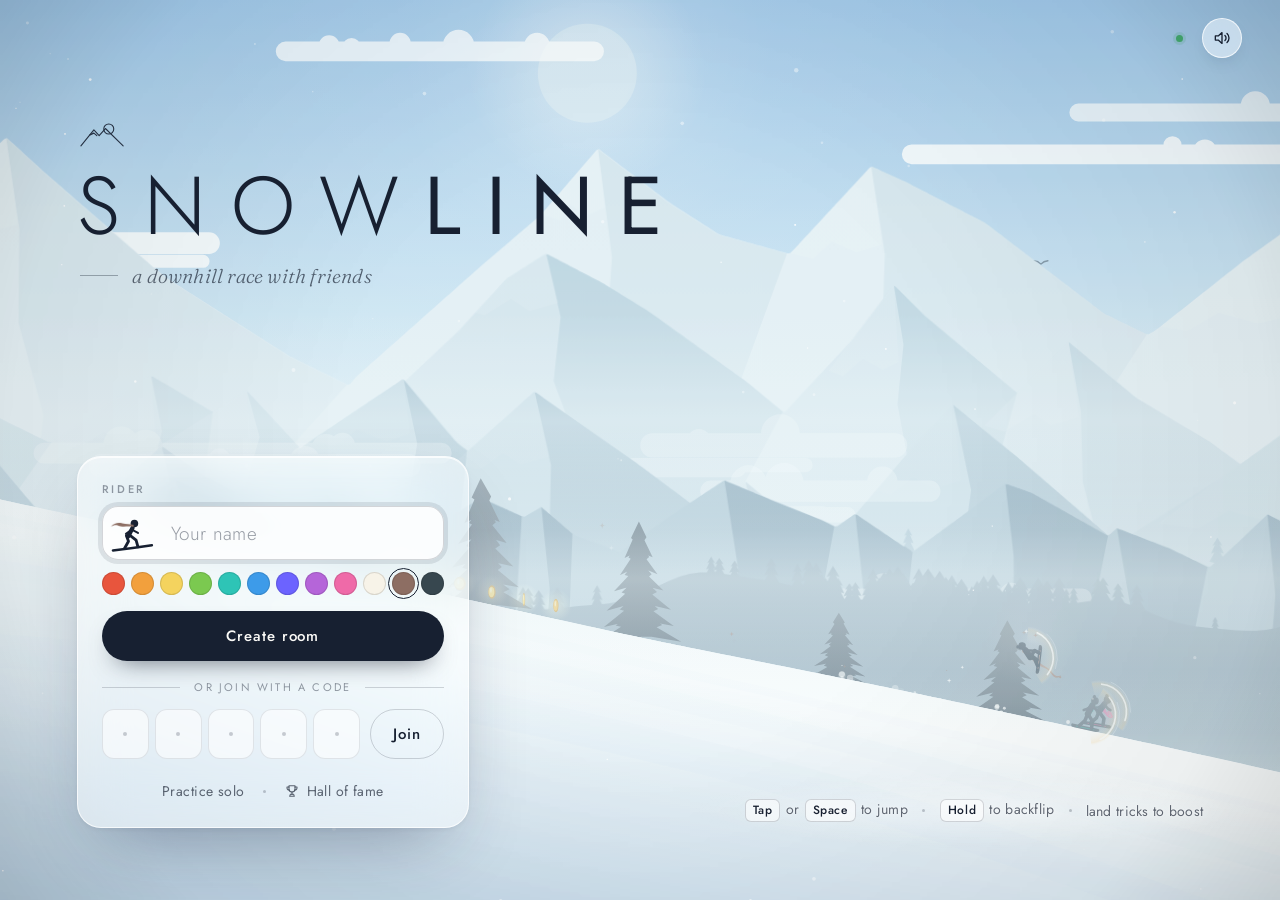
==== index.html @ 36fe83e5 "Snowline: contracts, world/sim, renderer, UI, audio, netcode, first integration Co-Authored-By: Clau" ====
<!doctype html>
<html lang="en" data-tone="day">
  <head>
    <meta charset="utf-8" />
    <meta name="viewport" content="width=device-width, initial-scale=1, viewport-fit=cover, user-scalable=no" />
    <title>Snowline</title>
    <meta name="description" content="A downhill snowboard race with friends. Share a code, pick a scarf, race down the mountain — in your browser." />
    <meta name="theme-color" content="#cfe0ec" />
    <meta name="apple-mobile-web-app-capable" content="yes" />
    <meta name="apple-mobile-web-app-status-bar-style" content="black-translucent" />
    <meta property="og:title" content="Snowline" />
    <meta property="og:description" content="A downhill race with friends." />
    <meta property="og:image" content="assets/og.png" />
    <link rel="icon" href="assets/icon.svg" type="image/svg+xml" />
    <link rel="preconnect" href="https://fonts.googleapis.com" />
    <link rel="preconnect" href="https://fonts.gstatic.com" crossorigin />
    <link href="https://fonts.googleapis.com/css2?family=Fraunces:ital,opsz,wght@0,9..144,300;0,9..144,400;1,9..144,300;1,9..144,400&family=Jost:wght@300;400;500&display=swap" rel="stylesheet" />
    <link rel="stylesheet" href="style.css" />
  </head>
  <body>
    <!-- p5.js world canvas (full viewport, behind everything) -->
    <div id="stage" aria-hidden="true"></div>

    <!-- DOM UI: screens, HUD and overlays are built by src/ui/UI.js -->
    <main id="ui" aria-live="off"></main>

    <noscript>Snowline needs JavaScript to run.</noscript>

    <!-- Libraries (vendored, so the game also works offline) -->
    <script src="lib/p5.min.js"></script>
    <script type="module" src="src/main.js"></script>
  </body>
</html>
---- style.css ----
/* ==========================================================================
   Snowline — interface styles
   The mountain is drawn on the p5 canvas (#stage); everything here floats
   above it: frosted-glass panels, the race HUD and overlays.
   Two tones: day (light glass, ink text) and night (smoked glass, snow text),
   switched with <html data-tone="night"> (UI.setTone).
   ========================================================================== */

:root {
  --f-ui: 'Jost', 'Futura', 'Avenir Next', 'Century Gothic', 'Segoe UI', system-ui, sans-serif;
  --f-serif: 'Fraunces', 'Iowan Old Style', 'Palatino Linotype', Palatino, Georgia, serif;

  --ink: #172031;
  --ink-2: rgba(23, 32, 49, 0.68);
  --ink-3: rgba(23, 32, 49, 0.44);
  --hair: rgba(23, 32, 49, 0.1);
  --hair-2: rgba(23, 32, 49, 0.18);
  --glass: rgba(255, 255, 255, 0.5);
  --glass-strong: rgba(250, 251, 253, 0.78);
  --glass-edge: rgba(255, 255, 255, 0.72);
  --glass-hi: rgba(255, 255, 255, 0.75);
  --field: rgba(255, 255, 255, 0.58);
  --field-focus: rgba(255, 255, 255, 0.85);
  --primary: #172031;
  --on-primary: #fbfaf7;
  --self: rgba(255, 255, 255, 0.62);
  --ring: #2f80d1;
  --warm: #e8873a;
  --gold: #e6b84a;
  --good: #3f9e68;
  --bad: #d9503b;
  --shadow: 0 30px 70px -28px rgba(18, 34, 66, 0.42), 0 2px 10px -4px rgba(18, 34, 66, 0.14);
  --scrim: rgba(22, 30, 48, 0.28);
  --cta-bg: rgba(241, 245, 249, 0.97);

  /* HUD text sits directly on the scene */
  --hud-ink: #182233;
  --hud-soft: rgba(24, 34, 51, 0.55);
  --hud-faint: rgba(24, 34, 51, 0.18);
  --hud-halo: 0 0 14px rgba(255, 255, 255, 0.75), 0 0 2px rgba(255, 255, 255, 0.9);
  --hud-accent: #b8541a;
  --hud-scrim: rgba(255, 255, 255, 0.35);

  --boost-1: #ffcf6b;
  --boost-2: #ff9154;
  --boost-3: #ff5fa2;

  --r-lg: 24px;
  --r-md: 16px;
  --r-sm: 12px;
  --ease: cubic-bezier(0.22, 1, 0.36, 1);
  --ease-in: cubic-bezier(0.55, 0, 0.75, 0.2);
  --spring: cubic-bezier(0.34, 1.56, 0.64, 1);

  --safe-t: env(safe-area-inset-top, 0px);
  --safe-r: env(safe-area-inset-right, 0px);
  --safe-b: env(safe-area-inset-bottom, 0px);
  --safe-l: env(safe-area-inset-left, 0px);
  --gutter: clamp(16px, 6vw, 112px);

  color-scheme: light;
}

:root[data-tone='night'] {
  --ink: #f2efe8;
  --ink-2: rgba(242, 239, 232, 0.72);
  --ink-3: rgba(242, 239, 232, 0.46);
  --hair: rgba(255, 255, 255, 0.11);
  --hair-2: rgba(255, 255, 255, 0.2);
  --glass: rgba(14, 19, 36, 0.46);
  --glass-strong: rgba(16, 21, 38, 0.82);
  --glass-edge: rgba(255, 255, 255, 0.12);
  --glass-hi: rgba(255, 255, 255, 0.1);
  --field: rgba(255, 255, 255, 0.07);
  --field-focus: rgba(255, 255, 255, 0.13);
  --primary: #f2eee5;
  --on-primary: #121829;
  --self: rgba(255, 255, 255, 0.1);
  --ring: #9ccfff;
  --shadow: 0 30px 70px -26px rgba(0, 0, 0, 0.6), 0 2px 10px -4px rgba(0, 0, 0, 0.3);
  --scrim: rgba(4, 8, 20, 0.45);
  --cta-bg: rgba(24, 30, 52, 0.97);
  --hud-ink: #f6f3ec;
  --hud-soft: rgba(246, 243, 236, 0.62);
  --hud-faint: rgba(246, 243, 236, 0.22);
  --hud-halo: 0 0 16px rgba(5, 10, 25, 0.55), 0 0 2px rgba(5, 10, 25, 0.6);
  --hud-accent: #ffc27a;
  --hud-scrim: rgba(8, 12, 32, 0.5);
  color-scheme: dark;
}

*,
*::before,
*::after {
  box-sizing: border-box;
}

html,
body {
  margin: 0;
  height: 100%;
  overflow: hidden;
  background: #cfe0ec;
  color: var(--ink);
  font-family: var(--f-ui);
  font-weight: 400;
  font-size: 16px;
  -webkit-font-smoothing: antialiased;
  -moz-osx-font-smoothing: grayscale;
  text-rendering: optimizeLegibility;
  -webkit-tap-highlight-color: transparent;
  -webkit-text-size-adjust: 100%;
  overscroll-behavior: none;
}

:root[data-tone='night'] body {
  background: #141b30;
}

#stage {
  position: fixed;
  inset: 0;
  z-index: 0;
  touch-action: none;
}

#stage canvas {
  display: block;
}

.ui {
  position: fixed;
  inset: 0;
  z-index: 1;
  pointer-events: none;
}

[hidden] {
  display: none !important;
}

button,
input {
  font: inherit;
  color: inherit;
}

button {
  -webkit-user-select: none;
  user-select: none;
  touch-action: manipulation;
}

.sr-only {
  position: absolute;
  width: 1px;
  height: 1px;
  overflow: hidden;
  clip: rect(0 0 0 0);
  white-space: nowrap;
}

:focus-visible {
  outline: 2px solid var(--ring);
  outline-offset: 3px;
}

/* While racing, nothing on the page should scroll, select or zoom. */
:root[data-screen='race'],
:root[data-screen='race'] body {
  touch-action: none;
  -webkit-user-select: none;
  user-select: none;
  -webkit-touch-callout: none;
}

/* --------------------------------------------------------------------------
   Primitives
   -------------------------------------------------------------------------- */

.glass {
  position: relative;
  background: var(--glass);
  -webkit-backdrop-filter: blur(24px) saturate(1.5);
  backdrop-filter: blur(24px) saturate(1.5);
  border: 1px solid var(--glass-edge);
  border-radius: var(--r-lg);
  box-shadow: var(--shadow), inset 0 1px 0 var(--glass-hi);
}

.glass--strong {
  background: var(--glass-strong);
}

.eyebrow {
  margin: 0;
  font-size: 11px;
  font-weight: 500;
  letter-spacing: 0.24em;
  text-transform: uppercase;
  color: var(--ink-3);
}

.muted {
  color: var(--ink-3);
}

.icon {
  width: 20px;
  height: 20px;
  flex: none;
}
.icon--xs {
  width: 13px;
  height: 13px;
}
.icon--sm {
  width: 16px;
  height: 16px;
}
.icon--lg {
  width: 34px;
  height: 34px;
}

.swap {
  position: relative;
  display: inline-grid;
}
.swap > * {
  grid-area: 1 / 1;
  transition: opacity 0.25s, transform 0.35s var(--ease);
}
.swap__b {
  opacity: 0;
  transform: scale(0.6);
}
.is-done .swap__a,
.is-muted .swap__a {
  opacity: 0;
  transform: scale(0.6);
}
.is-done .swap__b,
.is-muted .swap__b {
  opacity: 1;
  transform: none;
}

/* Buttons ---------------------------------------------------------------- */

.btn {
  position: relative;
  display: inline-flex;
  align-items: center;
  justify-content: center;
  gap: 9px;
  height: 50px;
  padding: 0 24px;
  border: 1px solid transparent;
  border-radius: 999px;
  background: var(--field);
  color: var(--ink);
  font-size: 15px;
  font-weight: 500;
  letter-spacing: 0.06em;
  white-space: nowrap;
  cursor: pointer;
  transition: transform 0.25s var(--ease), background-color 0.25s, box-shadow 0.3s, opacity 0.25s, color 0.25s;
}
.btn:hover:not(:disabled) {
  transform: translateY(-1px);
}
.btn:active:not(:disabled) {
  transform: translateY(1px) scale(0.985);
  transition-duration: 0.08s;
}
.btn:disabled {
  cursor: default;
  opacity: 0.45;
}
.btn--block {
  width: 100%;
}
.btn--primary {
  background: var(--primary);
  color: var(--on-primary);
  box-shadow: 0 12px 26px -14px rgba(10, 18, 36, 0.7);
}
.btn--primary:disabled {
  opacity: 1;
  background: var(--hair-2);
  color: var(--ink-3);
  box-shadow: none;
}
.btn--primary:hover:not(:disabled) {
  box-shadow: 0 16px 30px -14px rgba(10, 18, 36, 0.75);
}
.btn--ghost {
  background: transparent;
  border-color: var(--hair-2);
}
.btn--ghost:hover:not(:disabled) {
  background: var(--field);
}
.btn--chip {
  height: 36px;
  padding: 0 14px;
  font-size: 13px;
  gap: 7px;
  letter-spacing: 0.04em;
  background: var(--field);
  border-color: var(--hair);
}
.btn--chip.is-done {
  color: var(--good);
}
.btn.is-loading .btn__label::before {
  content: '';
  display: inline-block;
  width: 13px;
  height: 13px;
  margin-right: 10px;
  vertical-align: -1px;
  border: 1.5px solid currentColor;
  border-right-color: transparent;
  border-radius: 50%;
  animation: spin 0.8s linear infinite;
}
.btn.is-loading:disabled {
  opacity: 1;
}

.link-btn {
  display: inline-flex;
  align-items: center;
  gap: 7px;
  padding: 8px 2px;
  border: 0;
  background: none;
  color: var(--ink-2);
  font-size: 14px;
  letter-spacing: 0.03em;
  cursor: pointer;
  transition: color 0.2s;
}
.link-btn:hover:not(:disabled) {
  color: var(--ink);
}
.link-btn:disabled {
  opacity: 0.4;
  cursor: default;
}

.icon-btn {
  display: inline-grid;
  place-items: center;
  width: 40px;
  height: 40px;
  padding: 0;
  border: 1px solid transparent;
  border-radius: 50%;
  background: transparent;
  color: var(--ink);
  cursor: pointer;
  transition: background-color 0.2s, transform 0.2s var(--ease);
}
.icon-btn:hover {
  background: var(--field);
}
.icon-btn:active {
  transform: scale(0.94);
}
.icon-btn--glass {
  background: var(--glass);
  border-color: var(--glass-edge);
  -webkit-backdrop-filter: blur(16px) saturate(1.4);
  backdrop-filter: blur(16px) saturate(1.4);
  box-shadow: 0 8px 20px -12px rgba(10, 20, 40, 0.4);
}

.tag {
  display: inline-flex;
  align-items: center;
  gap: 4px;
  height: 20px;
  padding: 0 8px;
  border-radius: 999px;
  font-size: 11px;
  font-weight: 500;
  letter-spacing: 0.08em;
  text-transform: lowercase;
  background: var(--hair);
  color: var(--ink-2);
}
.tag--host {
  padding: 0 6px;
  background: rgba(230, 184, 74, 0.2);
  color: #b4862a;
}
:root[data-tone='night'] .tag--host {
  color: #f0cd77;
}
.tag--you {
  background: var(--primary);
  color: var(--on-primary);
}
.tag--muted {
  background: transparent;
  color: var(--ink-3);
  font-style: italic;
  text-transform: none;
  letter-spacing: 0.02em;
}

.chip {
  display: inline-flex;
  align-items: center;
  gap: 7px;
  height: 26px;
  padding: 0 11px;
  border-radius: 999px;
  font-size: 12px;
  letter-spacing: 0.04em;
  background: var(--field);
  color: var(--ink-2);
  white-space: nowrap;
}
.chip::before {
  content: '';
  width: 6px;
  height: 6px;
  border-radius: 50%;
  background: currentColor;
}
.chip[data-state='ok'] {
  color: var(--good);
}
.chip[data-state='pending']::before {
  animation: pulse 1.1s ease-in-out infinite;
}

.avatar {
  position: relative;
  display: inline-block;
  flex: none;
  width: 26px;
  height: 26px;
  border-radius: 50%;
  background: var(--c, #ccc);
  box-shadow: inset 0 0 0 1px rgba(0, 0, 0, 0.12), inset 0 -6px 10px -4px rgba(0, 0, 0, 0.18);
}
.avatar::after {
  /* the knot of the scarf: a small light notch */
  content: '';
  position: absolute;
  left: 50%;
  top: 50%;
  width: 34%;
  height: 34%;
  border-radius: 50%;
  transform: translate(-50%, -50%);
  background: rgba(255, 255, 255, 0.5);
}
.avatar--sm {
  width: 18px;
  height: 18px;
}
.avatar--empty {
  background: transparent;
  box-shadow: inset 0 0 0 1px var(--hair-2);
}
.avatar--empty::after {
  display: none;
}

.dot-sep {
  width: 3px;
  height: 3px;
  border-radius: 50%;
  background: currentColor;
  opacity: 0.35;
  flex: none;
}

.dots {
  display: inline-flex;
  gap: 4px;
  margin-left: 6px;
  vertical-align: middle;
}
.dots i {
  width: 4px;
  height: 4px;
  border-radius: 50%;
  background: currentColor;
  animation: dot 1.4s ease-in-out infinite;
}
.dots i:nth-child(2) {
  animation-delay: 0.18s;
}
.dots i:nth-child(3) {
  animation-delay: 0.36s;
}

.section-head {
  display: flex;
  align-items: baseline;
  justify-content: space-between;
  gap: 12px;
  margin-bottom: 12px;
}
.section-title {
  margin: 0;
  font-size: 12px;
  font-weight: 500;
  letter-spacing: 0.24em;
  text-transform: uppercase;
  color: var(--ink-2);
}

/* --------------------------------------------------------------------------
   Screens + transitions
   -------------------------------------------------------------------------- */

.screen {
  position: fixed;
  inset: 0;
  pointer-events: none;
  opacity: 0;
  visibility: hidden;
  transition: opacity 0.45s var(--ease), visibility 0s linear 0.45s;
}
.screen.is-active {
  opacity: 1;
  visibility: visible;
  transition: opacity 0.5s var(--ease), visibility 0s;
}
.screen.is-active > * {
  pointer-events: auto;
}
.screen .reveal {
  opacity: 0;
  transform: translateY(18px);
  transition: opacity 0.7s var(--ease) var(--d, 0ms), transform 0.9s var(--ease) var(--d, 0ms);
}
.screen.is-active .reveal {
  opacity: 1;
  transform: none;
}
.screen.is-leaving .reveal {
  opacity: 0;
  transform: translateY(-10px);
  transition-duration: 0.35s;
  transition-delay: 0ms;
  transition-timing-function: var(--ease-in);
}

.screen__top {
  position: absolute;
  top: calc(var(--safe-t) + 18px);
  left: calc(var(--safe-l) + var(--gutter));
  z-index: 2;
}
.btn--back {
  height: 40px;
  padding: 0 16px 0 10px;
  gap: 4px;
  font-size: 14px;
  background: var(--glass);
  border-color: var(--glass-edge);
  -webkit-backdrop-filter: blur(16px);
  backdrop-filter: blur(16px);
}

/* Scrollable screens (lobby, results) */
.screen--lobby,
.screen--results {
  overflow-y: auto;
  overscroll-behavior: contain;
  -webkit-overflow-scrolling: touch;
  scrollbar-width: none;
}
.screen--lobby::-webkit-scrollbar,
.screen--results::-webkit-scrollbar {
  display: none;
}
.screen--lobby.is-active,
.screen--results.is-active {
  pointer-events: auto;
}

/* --------------------------------------------------------------------------
   Corner chrome (connection + mute) and toasts
   -------------------------------------------------------------------------- */

.chrome {
  position: fixed;
  top: calc(var(--safe-t) + 18px);
  right: calc(var(--safe-r) + clamp(16px, 3vw, 40px));
  z-index: 5;
  display: flex;
  align-items: center;
  gap: 10px;
  pointer-events: auto;
}
:root[data-screen='race'] .chrome {
  top: calc(var(--safe-t) + 16px);
}

.conn {
  display: inline-flex;
  align-items: center;
  gap: 0;
  height: 28px;
  padding: 0 9px;
  border-radius: 999px;
  font-size: 12px;
  letter-spacing: 0.04em;
  color: var(--ink-2);
  transition: background-color 0.3s, gap 0.3s;
}
.conn__dot {
  width: 7px;
  height: 7px;
  border-radius: 50%;
  background: var(--good);
  box-shadow: 0 0 0 3px rgba(63, 158, 104, 0.16);
}
.conn__label {
  max-width: 0;
  overflow: hidden;
  white-space: nowrap;
  opacity: 0;
  transition: max-width 0.4s var(--ease), opacity 0.3s;
}
.conn.is-expanded,
.conn[data-status='offline'],
.conn[data-status='connecting'] {
  gap: 8px;
  background: var(--glass);
  -webkit-backdrop-filter: blur(16px);
  backdrop-filter: blur(16px);
}
.conn.is-expanded .conn__label,
.conn[data-status='offline'] .conn__label,
.conn[data-status='connecting'] .conn__label {
  max-width: 120px;
  opacity: 1;
}
.conn[data-status='connecting'] .conn__dot {
  background: var(--gold);
  box-shadow: 0 0 0 3px rgba(230, 184, 74, 0.2);
  animation: pulse 1.1s ease-in-out infinite;
}
.conn[data-status='offline'] .conn__dot {
  background: var(--bad);
  box-shadow: 0 0 0 3px rgba(217, 80, 59, 0.18);
}
:root[data-screen='race'] .conn:not([data-status='offline']) {
  display: none;
}

.toasts {
  position: fixed;
  top: calc(var(--safe-t) + 18px);
  left: 50%;
  z-index: 20;
  display: flex;
  flex-direction: column;
  align-items: center;
  gap: 8px;
  width: min(440px, calc(100vw - 32px));
  transform: translateX(-50%);
  pointer-events: none;
}
.toast {
  display: flex;
  align-items: center;
  gap: 12px;
  max-width: 100%;
  padding: 12px 18px;
  border-radius: 16px;
  background: rgba(22, 28, 44, 0.86);
  color: #f6f3ec;
  font-size: 14px;
  letter-spacing: 0.02em;
  line-height: 1.35;
  -webkit-backdrop-filter: blur(16px);
  backdrop-filter: blur(16px);
  box-shadow: 0 18px 40px -18px rgba(0, 0, 0, 0.5);
  pointer-events: auto;
  cursor: pointer;
  animation: toast-in 0.5s var(--ease) both;
}
.toast.is-out {
  animation: toast-out 0.3s var(--ease-in) both;
}
.toast__dot {
  width: 7px;
  height: 7px;
  flex: none;
  border-radius: 50%;
  background: #ff7a60;
  box-shadow: 0 0 0 4px rgba(255, 122, 96, 0.2);
}

/* --------------------------------------------------------------------------
   HOME
   -------------------------------------------------------------------------- */

.screen--home {
  display: grid;
  grid-template-columns: minmax(0, 392px) 1fr;
  grid-template-rows: auto 1fr auto;
  grid-template-areas:
    'brand brand'
    '. .'
    'card howto';
  column-gap: 40px;
  padding: calc(var(--safe-t) + clamp(56px, 13vh, 132px)) calc(var(--safe-r) + var(--gutter)) calc(var(--safe-b) + clamp(28px, 8vh, 80px)) calc(var(--safe-l) + var(--gutter));
  overflow-y: auto;
  scrollbar-width: none;
}
.screen--home.is-active {
  pointer-events: auto;
}

.brand {
  grid-area: brand;
  justify-self: start;
  color: var(--ink);
}
.brand__emblem {
  display: block;
  width: clamp(40px, 3.6vw, 54px);
  height: auto;
  margin: 0 0 clamp(12px, 1.6vw, 20px) 2px;
  stroke-width: 1.15;
  opacity: 0.9;
}
.wordmark {
  display: flex;
  margin: 0;
  font-family: var(--f-ui);
  font-weight: 300;
  font-size: clamp(42px, 6.4vw, 104px);
  line-height: 0.92;
  letter-spacing: 0;
}
.wordmark span {
  display: inline-block;
  margin-right: 0.3em;
  animation: letter-in 1.2s var(--ease) both;
  animation-delay: calc(var(--n, 0) * 50ms);
}
.wordmark span:last-child {
  margin-right: 0;
}
.wordmark span:nth-child(1) { --n: 0; }
.wordmark span:nth-child(2) { --n: 1; }
.wordmark span:nth-child(3) { --n: 2; }
.wordmark span:nth-child(4) { --n: 3; }
.wordmark span:nth-child(5) { --n: 4; font-weight: 400; }
.wordmark span:nth-child(6) { --n: 5; font-weight: 400; }
.wordmark span:nth-child(7) { --n: 6; font-weight: 400; }
.wordmark span:nth-child(8) { --n: 7; font-weight: 400; }

.brand__tagline {
  display: flex;
  align-items: center;
  gap: 14px;
  margin: clamp(14px, 1.6vw, 22px) 0 0 3px;
  font-family: var(--f-serif);
  font-style: italic;
  font-weight: 300;
  font-size: clamp(17px, 1.55vw, 24px);
  letter-spacing: 0.01em;
  color: var(--ink-2);
}
.brand__tagline::before {
  content: '';
  width: clamp(28px, 3vw, 48px);
  height: 1px;
  background: currentColor;
  opacity: 0.5;
}

.home__card {
  grid-area: card;
  align-self: end;
  display: flex;
  flex-direction: column;
  gap: 16px;
  width: 100%;
  padding: 24px 24px 18px;
}

.field__label {
  display: block;
  margin-bottom: 9px;
  font-size: 11px;
  font-weight: 500;
  letter-spacing: 0.24em;
  text-transform: uppercase;
  color: var(--ink-3);
}
.field__row {
  display: flex;
  align-items: center;
  gap: 4px;
  height: 54px;
  padding: 0 6px 0 4px;
  border-radius: var(--r-md);
  background: var(--field);
  border: 1px solid var(--hair);
  transition: background-color 0.2s, border-color 0.2s, box-shadow 0.2s;
}
.field__row:focus-within {
  background: var(--field-focus);
  border-color: var(--hair-2);
  box-shadow: 0 0 0 4px var(--hair);
}
.field__input {
  flex: 1;
  min-width: 0;
  height: 100%;
  padding: 0 8px;
  border: 0;
  outline: 0;
  background: transparent;
  font-size: 19px;
  font-weight: 400;
  letter-spacing: 0.02em;
  -webkit-user-select: text;
  user-select: text;
}
.field__input::placeholder {
  color: var(--ink-3);
  font-weight: 300;
}
.field__input:focus-visible {
  outline: none;
}
.field__hint {
  display: block;
  min-height: 0;
  margin-top: 6px;
  font-size: 13px;
  color: var(--bad);
}
.field__hint:empty {
  display: none;
}

.rider-preview {
  display: grid;
  place-items: center;
  flex: none;
  width: 52px;
  height: 46px;
  color: var(--ink);
}
.rider {
  width: 100%;
  height: 100%;
  overflow: visible;
}
.rider__scarf {
  transform-origin: 22.4px 13.4px;
  animation: scarf 1.6s ease-in-out infinite;
  transition: fill 0.35s;
}
.rider-preview.is-flutter .rider {
  animation: hop 0.5s var(--spring);
}

.swatches {
  display: grid;
  grid-template-columns: repeat(12, 1fr);
  gap: 6px;
  margin-top: -4px;
}
.swatch {
  position: relative;
  aspect-ratio: 1;
  width: 100%;
  max-width: 26px;
  justify-self: center;
  padding: 0;
  border: 0;
  border-radius: 50%;
  background: var(--c);
  box-shadow: inset 0 0 0 1px rgba(0, 0, 0, 0.12);
  cursor: pointer;
  transition: transform 0.25s var(--spring);
}
.swatch::before {
  /* larger hit area */
  content: '';
  position: absolute;
  inset: -6px -3px;
}
.swatch::after {
  content: '';
  position: absolute;
  inset: -4px;
  border-radius: 50%;
  border: 1.5px solid var(--ink);
  opacity: 0;
  transform: scale(0.8);
  transition: opacity 0.2s, transform 0.3s var(--spring);
}
.swatch:hover {
  transform: scale(1.12);
}
.swatch[aria-checked='true']::after {
  opacity: 1;
  transform: none;
}
.swatch:focus-visible {
  outline: none;
}
.swatch:focus-visible::after {
  opacity: 1;
  border-color: var(--ring);
}

.divider {
  display: flex;
  align-items: center;
  gap: 14px;
  margin: 2px 0 -2px;
  font-size: 11px;
  letter-spacing: 0.2em;
  text-transform: uppercase;
  color: var(--ink-3);
}
.divider::before,
.divider::after {
  content: '';
  flex: 1;
  height: 1px;
  background: var(--hair-2);
}

.join {
  display: flex;
  gap: 10px;
}
.code {
  position: relative;
  flex: 1;
  min-width: 0;
  display: block;
  cursor: text;
}
.code__cells {
  display: grid;
  grid-template-columns: repeat(5, 1fr);
  gap: 6px;
  height: 50px;
}
.code__cell {
  display: grid;
  place-items: center;
  border-radius: var(--r-sm);
  background: var(--field);
  border: 1px solid var(--hair);
  font-size: 22px;
  font-weight: 500;
  letter-spacing: 0;
  transition: border-color 0.2s, background-color 0.2s, transform 0.25s var(--spring);
}
.code__cell.is-filled {
  animation: cell-pop 0.3s var(--spring);
}
.code__cell:not(.is-filled):not(.is-caret)::before {
  content: '';
  width: 4px;
  height: 4px;
  border-radius: 50%;
  background: var(--ink-3);
  opacity: 0.5;
}
.code__cell.is-caret {
  border-color: var(--ink-2);
  background: var(--field-focus);
}
.code__cell.is-caret:not(.is-filled)::after {
  content: '';
  width: 1.5px;
  height: 22px;
  background: var(--ink);
  animation: caret 1s steps(1) infinite;
}
.code.is-complete .code__cell {
  border-color: var(--hair-2);
}
.code__input {
  position: absolute;
  inset: 0;
  width: 100%;
  height: 100%;
  padding: 0;
  border: 0;
  outline: 0;
  opacity: 0;
  font-size: 16px; /* no iOS zoom */
  color: transparent;
  background: transparent;
  caret-color: transparent;
  cursor: text;
}
.code:focus-within {
  outline: none;
}
.code:has(.code__input:focus-visible) .code__cells {
  outline: 2px solid var(--ring);
  outline-offset: 3px;
  border-radius: var(--r-sm);
}
.btn--join {
  height: 50px;
  padding: 0 22px;
  border-color: var(--hair-2);
  background: transparent;
}
.btn--join:hover:not(:disabled) {
  background: var(--field);
}

.home__secondary {
  display: flex;
  align-items: center;
  justify-content: center;
  gap: 16px;
  margin-top: -2px;
  color: var(--ink-2);
}

/* Invite link (?room=CODE): join becomes the primary action. */
.home--invite .home__card {
  display: grid;
  grid-template-areas: 'name' 'swatches' 'join' 'divider' 'create' 'secondary';
}
.home--invite .field--name { grid-area: name; }
.home--invite .swatches { grid-area: swatches; }
.home--invite .join {
  grid-area: join;
  flex-direction: column;
}
.home--invite .divider { grid-area: divider; }
.home--invite [data-testid='create-room'] {
  grid-area: create;
  height: 44px;
  font-size: 14px;
}
.home--invite .home__secondary { grid-area: secondary; }
.home--invite .btn--join {
  height: 52px;
  border-color: transparent;
}
.home--invite .btn--join.btn--primary {
  background: var(--primary);
}

.home__howto {
  grid-area: howto;
  align-self: end;
  justify-self: end;
  display: flex;
  flex-wrap: wrap;
  align-items: center;
  justify-content: flex-end;
  gap: 8px 14px;
  margin: 0 0 6px;
  max-width: 520px;
  font-size: 14px;
  letter-spacing: 0.02em;
  color: var(--ink-2);
  text-shadow: var(--hud-halo);
}
.home__howto {
  position: relative;
  isolation: isolate;
}
.home__howto::before {
  content: '';
  position: absolute;
  z-index: -1;
  inset: -26px -50px;
  background: radial-gradient(closest-side, var(--hud-scrim), transparent);
  pointer-events: none;
}
kbd {
  display: inline-block;
  padding: 1px 7px 2px;
  margin: 0 1px;
  border-radius: 6px;
  border: 1px solid var(--hair-2);
  background: var(--field);
  font-family: var(--f-ui);
  font-size: 12px;
  font-weight: 500;
  letter-spacing: 0.05em;
  color: var(--ink);
}

/* --------------------------------------------------------------------------
   LOBBY
   -------------------------------------------------------------------------- */

.lobby__grid {
  display: grid;
  grid-template-columns: minmax(300px, 360px) minmax(0, 640px);
  align-items: end;
  gap: 22px;
  min-height: 100%;
  padding: calc(var(--safe-t) + 84px) calc(var(--safe-r) + var(--gutter)) calc(var(--safe-b) + clamp(24px, 6vh, 64px)) calc(var(--safe-l) + var(--gutter));
}

.lobby__invite {
  display: grid;
  grid-template-columns: 1fr auto;
  grid-template-areas:
    'eyebrow eyebrow'
    'code code'
    'hint hint'
    'share share'
    'qr qr';
  align-items: center;
  padding: 26px 26px 26px;
}
.lobby__invite > .eyebrow {
  grid-area: eyebrow;
}
.room-code {
  grid-area: code;
  margin: 6px 0 0 -3px;
  font-weight: 300;
  font-size: clamp(56px, 6vw, 84px);
  line-height: 1;
  letter-spacing: 0.14em;
  white-space: nowrap;
  -webkit-user-select: all;
  user-select: all;
}
.lobby__invite-hint {
  grid-area: hint;
  margin: 12px 0 18px;
  font-size: 14px;
  line-height: 1.45;
  color: var(--ink-2);
}
.share {
  grid-area: share;
  display: flex;
  align-items: center;
  gap: 8px;
  min-width: 0;
  padding: 5px 5px 5px 14px;
  border-radius: 999px;
  background: var(--field);
  border: 1px solid var(--hair);
}
.share__url {
  flex: 1;
  min-width: 0;
  overflow: hidden;
  text-overflow: ellipsis;
  white-space: nowrap;
  font-size: 13px;
  letter-spacing: 0.02em;
  color: var(--ink-2);
  direction: ltr;
  -webkit-user-select: all;
  user-select: all;
}
.share__actions {
  display: flex;
  gap: 6px;
  flex: none;
}
.share .btn--chip {
  background: var(--glass-strong);
}
.qr-wrap {
  grid-area: qr;
  display: flex;
  align-items: center;
  gap: 18px;
  margin-top: 20px;
}
.qr-caption {
  display: flex;
  flex-direction: column;
  gap: 6px;
  margin: 0;
  font-size: 13px;
  line-height: 1.4;
  color: var(--ink-2);
}
.qr {
  flex: none;
  width: 124px;
  padding: 10px;
  border-radius: var(--r-md);
  background: #fff;
  color: #141a2a;
  box-shadow: 0 10px 24px -16px rgba(10, 20, 40, 0.5);
}
.qr svg {
  display: block;
  width: 100%;
  height: auto;
}

.lobby__main {
  display: flex;
  flex-direction: column;
  padding: 24px 26px 0;
}
.count {
  font-size: 13px;
  letter-spacing: 0.08em;
  color: var(--ink-3);
  font-variant-numeric: tabular-nums;
}

.players {
  display: grid;
  grid-template-columns: repeat(2, minmax(0, 1fr));
  gap: 6px 10px;
  margin: 0;
  padding: 0;
  list-style: none;
}
.player {
  display: flex;
  align-items: center;
  gap: 11px;
  height: 42px;
  padding: 0 10px 0 9px;
  border-radius: var(--r-sm);
  background: var(--field);
  border: 1px solid transparent;
  transition: opacity 0.3s, transform 0.35s var(--ease), background-color 0.3s;
}
.player__name {
  flex: 1;
  min-width: 0;
  overflow: hidden;
  text-overflow: ellipsis;
  white-space: nowrap;
  font-size: 15px;
  letter-spacing: 0.01em;
}
.player__tags {
  display: flex;
  gap: 5px;
  flex: none;
}
.player.is-self {
  background: var(--self);
  border-color: var(--hair-2);
}
.player.is-away,
.player.is-busy {
  opacity: 0.55;
}
.player.is-new {
  animation: row-in 0.6s var(--spring) both;
}
.player.is-leaving {
  animation: row-out 0.34s var(--ease-in) both;
}
.player--empty {
  background: transparent;
  border: 1px dashed var(--hair-2);
}
.player--empty .player__name {
  color: var(--ink-3);
  font-size: 13px;
  letter-spacing: 0.08em;
  text-transform: lowercase;
}
.player--empty .avatar {
  width: 22px;
  height: 22px;
  margin: 0 2px;
}
.bots-note {
  display: flex;
  align-items: center;
  gap: 8px;
  margin: 10px 2px 0;
  font-size: 13px;
  color: var(--ink-3);
}

.settings {
  margin-top: 22px;
  padding-top: 20px;
  border-top: 1px solid var(--hair);
}
.settings__note {
  font-family: var(--f-serif);
  font-style: italic;
  font-weight: 300;
  font-size: 14px;
  color: var(--ink-3);
}
.setting {
  display: grid;
  grid-template-columns: 76px 1fr;
  align-items: center;
  gap: 12px;
  min-height: 44px;
}
.setting + .setting {
  margin-top: 8px;
}
.setting__label {
  font-size: 13px;
  letter-spacing: 0.04em;
  color: var(--ink-2);
}

.seg {
  position: relative;
  display: grid;
  grid-template-columns: repeat(var(--n), minmax(0, 1fr));
  padding: 3px;
  border-radius: 13px;
  background: var(--hair);
  isolation: isolate;
}
.seg__thumb {
  position: absolute;
  z-index: -1;
  top: 3px;
  bottom: 3px;
  left: 3px;
  width: calc((100% - 6px) / var(--n));
  border-radius: 10px;
  background: var(--glass-strong);
  box-shadow: 0 2px 8px -2px rgba(10, 20, 40, 0.18), inset 0 0 0 1px var(--hair);
  transform: translateX(calc(var(--i, 0) * 100%));
  transition: transform 0.45s var(--ease);
}
:root[data-tone='night'] .seg__thumb {
  background: rgba(255, 255, 255, 0.16);
}
.seg__opt {
  display: flex;
  flex-direction: column;
  align-items: center;
  justify-content: center;
  gap: 1px;
  min-width: 0;
  height: 34px;
  padding: 0 4px;
  border: 0;
  border-radius: 10px;
  background: transparent;
  color: var(--ink-2);
  font-size: 13px;
  letter-spacing: 0.02em;
  cursor: pointer;
  transition: color 0.2s;
}
.seg__opt:hover:not(:disabled) {
  color: var(--ink);
}
.seg__opt[aria-checked='true'] {
  color: var(--ink);
  font-weight: 500;
}
.seg__opt:disabled {
  cursor: default;
  opacity: 0.5;
}
.seg--length .seg__opt {
  height: 46px;
}
.seg__label {
  overflow: hidden;
  max-width: 100%;
  text-overflow: ellipsis;
  white-space: nowrap;
}
.seg__meta {
  font-size: 11px;
  font-weight: 400;
  letter-spacing: 0.02em;
  color: var(--ink-3);
  white-space: nowrap;
}
.settings.is-readonly .seg {
  background: transparent;
  box-shadow: inset 0 0 0 1px var(--hair);
}
.settings.is-readonly .seg__thumb {
  box-shadow: none;
  background: var(--field);
}

.setting--bots {
  grid-template-columns: 76px auto;
  justify-content: start;
}
.stepper {
  display: inline-flex;
  align-items: center;
  gap: 4px;
  padding: 3px;
  border-radius: 13px;
  background: var(--hair);
}
.settings.is-readonly .stepper {
  background: transparent;
  box-shadow: inset 0 0 0 1px var(--hair);
}
.stepper__btn {
  display: grid;
  place-items: center;
  width: 34px;
  height: 34px;
  padding: 0;
  border: 0;
  border-radius: 10px;
  background: var(--glass-strong);
  cursor: pointer;
  transition: opacity 0.2s, transform 0.2s var(--ease);
}
:root[data-tone='night'] .stepper__btn {
  background: rgba(255, 255, 255, 0.12);
}
.stepper__btn:active:not(:disabled) {
  transform: scale(0.92);
}
.stepper__btn:disabled {
  opacity: 0.35;
  cursor: default;
}
.settings.is-readonly .stepper__btn {
  visibility: hidden;
}
.stepper__value {
  min-width: 34px;
  text-align: center;
  font-size: 17px;
  font-weight: 500;
  font-variant-numeric: tabular-nums;
}
.stepper__value.tick {
  animation: tick 0.35s var(--spring);
}

.lobby__cta {
  position: sticky;
  bottom: 0;
  z-index: 2;
  display: flex;
  flex-direction: column;
  align-items: stretch;
  gap: 8px;
  margin: 20px -26px 0;
  padding: 16px 26px 22px;
  border-radius: 0 0 var(--r-lg) var(--r-lg);
}
.btn--start {
  height: 58px;
  font-size: 16px;
  letter-spacing: 0.14em;
  text-transform: uppercase;
}
.btn--start .icon {
  width: 13px;
  height: 13px;
  fill: currentColor;
}
.start-hint {
  margin: 0;
  text-align: center;
  font-size: 13px;
  color: var(--ink-3);
}
.waiting {
  display: flex;
  align-items: center;
  justify-content: center;
  height: 58px;
  margin: 0;
  border-radius: 999px;
  border: 1px dashed var(--hair-2);
  font-family: var(--f-serif);
  font-style: italic;
  font-weight: 300;
  font-size: 17px;
  color: var(--ink-2);
}

/* --------------------------------------------------------------------------
   RACE HUD
   -------------------------------------------------------------------------- */

.screen--race,
.screen--race.is-active > * {
  pointer-events: none;
}
.hud {
  position: absolute;
  inset: 0;
  color: var(--hud-ink);
  text-shadow: var(--hud-halo);
  font-variant-numeric: tabular-nums;
  transition: opacity 0.5s;
}
.hud.is-finished .hud__bl,
.hud.is-finished .combo-anchor {
  opacity: 0;
  transition: opacity 0.5s;
}

.hud__tl {
  position: absolute;
  top: calc(var(--safe-t) + 18px);
  left: calc(var(--safe-l) + clamp(16px, 3vw, 40px));
  display: flex;
  flex-direction: column;
  gap: 2px;
}
.hud-time {
  font-size: clamp(24px, 2.3vw, 32px);
  font-weight: 300;
  line-height: 1;
  letter-spacing: 0.02em;
  font-variant-numeric: tabular-nums;
  font-feature-settings: 'tnum' 1;
}
.hud-pos {
  display: flex;
  align-items: baseline;
  gap: 1px;
  margin-top: 6px;
  font-size: 14px;
  letter-spacing: 0.04em;
  color: var(--hud-soft);
}
.hud-pos b {
  font-size: 22px;
  font-weight: 500;
  color: var(--hud-ink);
}

.hud__top {
  position: absolute;
  top: calc(var(--safe-t) + 26px);
  left: 50%;
  width: clamp(150px, 34vw, 520px);
  transform: translateX(-50%);
}
.track {
  position: relative;
  height: 16px;
}
.track__line,
.track__fill {
  position: absolute;
  left: 0;
  right: 0;
  top: 50%;
  height: 1.5px;
  margin-top: -0.75px;
  border-radius: 2px;
}
.track__line {
  background: var(--hud-faint);
}
.track__fill {
  height: 2px;
  background: var(--hud-ink);
  transform-origin: left center;
  transform: scaleX(0);
  opacity: 0.75;
  box-shadow: var(--hud-halo);
}
.track__markers {
  position: absolute;
  inset: 0;
}
.marker {
  position: absolute;
  inset: 0;
  will-change: transform;
}
.marker__dot {
  position: absolute;
  left: 0;
  top: 50%;
  width: 8px;
  height: 8px;
  margin: -4px 0 0 -4px;
  border-radius: 50%;
  background: var(--c);
  box-shadow: 0 0 0 1.5px rgba(255, 255, 255, 0.75), 0 1px 4px rgba(0, 0, 0, 0.2);
}
:root[data-tone='night'] .marker__dot {
  box-shadow: 0 0 0 1.5px rgba(10, 14, 28, 0.6), 0 1px 4px rgba(0, 0, 0, 0.3);
}
.marker.is-local {
  z-index: 2;
}
.marker.is-local .marker__dot {
  width: 13px;
  height: 13px;
  margin: -6.5px 0 0 -6.5px;
  box-shadow: 0 0 0 2px var(--hud-ink), 0 0 12px 2px rgba(255, 255, 255, 0.5);
}
.marker.is-done .marker__dot {
  opacity: 0.6;
}
.track__flag {
  position: absolute;
  right: -6px;
  top: -9px;
  color: var(--hud-ink);
  filter: drop-shadow(var(--hud-halo));
}
.track__flag .icon {
  width: 14px;
  height: 14px;
  stroke-width: 1.8;
}

.combo-anchor {
  position: relative;
  display: flex;
  justify-content: center;
  margin-top: 16px;
  height: 40px;
}
.combo {
  display: flex;
  align-items: baseline;
  gap: 12px;
  white-space: nowrap;
  opacity: 0;
  transform: translateY(-4px);
  transition: opacity 0.35s, transform 0.35s var(--ease);
}
.combo.is-on {
  opacity: 1;
  transform: none;
}
.combo.pop .combo__pts {
  animation: pop 0.38s var(--spring);
}
.combo__tricks {
  font-size: 13px;
  font-weight: 500;
  letter-spacing: 0.16em;
  text-transform: uppercase;
}
.combo__mult {
  font-family: var(--f-serif);
  font-style: italic;
  font-size: 19px;
  color: var(--hud-accent);
}
.combo__mult:empty {
  display: none;
}
.combo__pts {
  display: inline-block;
  min-width: 2ch;
  font-size: 24px;
  font-weight: 400;
  font-variant-numeric: tabular-nums;
}

.banked {
  position: absolute;
  top: -2px;
  left: 50%;
  display: flex;
  align-items: baseline;
  gap: 10px;
  white-space: nowrap;
  transform: translateX(-50%);
  animation: banked 1.4s var(--ease) both;
  --glow: var(--hud-ink);
}
.banked[data-level='1'] { --glow: var(--boost-1); }
.banked[data-level='2'] { --glow: var(--boost-2); }
.banked[data-level='3'] { --glow: var(--boost-3); }
.banked__pts {
  font-family: var(--f-serif);
  font-size: 34px;
  font-weight: 400;
  color: var(--hud-ink);
  text-shadow: 0 0 18px var(--glow), var(--hud-halo);
}
.banked__mult {
  font-family: var(--f-serif);
  font-style: italic;
  font-size: 20px;
  color: var(--hud-accent);
}
.banked__boost {
  font-size: 11px;
  font-weight: 500;
  letter-spacing: 0.24em;
  text-transform: uppercase;
  color: var(--glow);
  text-shadow: 0 0 10px var(--glow);
}
:root:not([data-tone='night']) .banked__boost {
  color: var(--hud-ink);
}

.hud__bl {
  position: absolute;
  isolation: isolate;
  left: calc(var(--safe-l) + clamp(16px, 3vw, 40px));
  bottom: calc(var(--safe-b) + clamp(16px, 4vh, 36px));
  display: flex;
  align-items: flex-end;
  gap: 18px;
  transition: opacity 0.5s;
}
.hud__bl::before {
  /* soft vignette so the readouts stay legible over bright snow */
  content: '';
  position: absolute;
  z-index: -1;
  inset: -70px -110px -50px -80px;
  background: radial-gradient(closest-side, var(--hud-scrim), transparent);
  pointer-events: none;
}
.hud__meter {
  display: flex;
  flex-direction: column;
  gap: 10px;
}
.hud-speed {
  display: flex;
  align-items: baseline;
  gap: 6px;
  line-height: 1;
}
.hud-speed b {
  min-width: 2.2ch;
  font-size: clamp(28px, 2.6vw, 38px);
  font-weight: 300;
  font-variant-numeric: tabular-nums;
  font-feature-settings: 'tnum' 1;
}
.hud-speed small {
  font-size: 12px;
  letter-spacing: 0.14em;
  text-transform: uppercase;
  color: var(--hud-soft);
}
.gauge-wrap {
  display: flex;
  align-items: center;
  gap: 10px;
  height: 12px;
}
.gauge {
  position: relative;
  display: block;
  width: clamp(110px, 11vw, 160px);
  height: 3px;
  border-radius: 3px;
  background: var(--hud-faint);
  overflow: visible;
  --glow: transparent;
}
.gauge__fill,
.gauge__boost {
  position: absolute;
  inset: 0;
  border-radius: inherit;
  transform-origin: left center;
  transform: scaleX(0);
}
.gauge__fill {
  background: var(--hud-ink);
  opacity: 0.85;
  transition: transform 0.25s linear, background-color 0.4s, box-shadow 0.4s;
}
.gauge__boost {
  top: auto;
  bottom: -5px;
  height: 1.5px;
  background: var(--glow);
  opacity: 0.9;
}
.gauge[data-level='1'] { --glow: var(--boost-1); }
.gauge[data-level='2'] { --glow: var(--boost-2); }
.gauge[data-level='3'] { --glow: var(--boost-3); }
.gauge:not([data-level='0']):not([data-level='']) .gauge__fill {
  background: var(--glow);
  opacity: 1;
  box-shadow: 0 0 10px 1px var(--glow), 0 0 2px var(--glow);
}
.gauge.is-surge {
  animation: surge 0.7s var(--ease);
}
.gauge__tag {
  font-size: 10.5px;
  font-weight: 500;
  letter-spacing: 0.22em;
  text-transform: uppercase;
  color: var(--glow, var(--hud-ink));
  opacity: 0;
  transition: opacity 0.3s;
}
.gauge__tag:not(:empty) {
  opacity: 1;
}
.gauge__tag[data-level='1'] { --glow: var(--boost-1); }
.gauge__tag[data-level='2'] { --glow: var(--boost-2); }
.gauge__tag[data-level='3'] { --glow: var(--boost-3); }
:root:not([data-tone='night']) .gauge__tag {
  color: var(--hud-ink);
}

.rings {
  display: flex;
  gap: 10px;
}
.ring {
  position: relative;
  display: none;
  width: 38px;
  height: 38px;
  place-items: center;
}
.ring.is-on {
  display: grid;
  animation: ring-in 0.45s var(--spring);
}
.ring.is-ending .ring__icon {
  animation: pulse 0.5s ease-in-out infinite;
}
.ring__svg {
  position: absolute;
  inset: 0;
  transform: rotate(-90deg);
  overflow: visible;
}
.ring__bg,
.ring__arc {
  fill: none;
  stroke-width: 1.6;
}
.ring__bg {
  stroke: var(--hud-faint);
}
.ring__arc {
  stroke: var(--hud-ink);
  stroke-linecap: round;
  transition: stroke-dashoffset 0.2s linear;
}
.ring--hover .ring__arc { stroke: #8fd3ff; }
.ring--magnet .ring__arc { stroke: var(--boost-2); }
.ring__icon {
  position: relative;
  filter: drop-shadow(var(--hud-halo));
}

/* trick toasts float near the rider (centre of the screen, a bit high) */
.trick-layer {
  position: absolute;
  left: 50%;
  top: 40%;
  width: 0;
  height: 0;
}
.trick {
  position: absolute;
  left: 0;
  bottom: 0;
  display: flex;
  align-items: baseline;
  gap: 10px;
  white-space: nowrap;
  color: var(--hud-ink);
  text-shadow: var(--hud-halo);
  transform: translate(-50%, calc(var(--lift, 0) * -36px));
  transition: transform 0.4s var(--ease);
}
.trick > * {
  animation: trick 1.25s var(--ease) both;
}
.trick__label {
  font-size: 15px;
  font-weight: 500;
  letter-spacing: 0.18em;
  text-transform: uppercase;
}
.trick__pts {
  font-family: var(--f-serif);
  font-style: italic;
  font-size: 22px;
  color: var(--hud-accent);
  animation-delay: 60ms !important;
}

.announce {
  position: absolute;
  top: calc(var(--safe-t) + 118px);
  left: 16px;
  right: 16px;
  display: grid;
  justify-items: center;
}
.announce__pill {
  grid-area: 1 / 1;
  padding: 9px 20px 10px;
  border-radius: 999px;
  background: var(--glass);
  border: 1px solid var(--glass-edge);
  -webkit-backdrop-filter: blur(16px) saturate(1.4);
  backdrop-filter: blur(16px) saturate(1.4);
  color: var(--ink);
  font-size: 15px;
  letter-spacing: 0.04em;
  white-space: nowrap;
  box-shadow: 0 12px 30px -18px rgba(10, 20, 40, 0.5);
  animation: announce-in 0.55s var(--ease) both;
}
.announce__pill--good::before,
.announce__pill--bad::before {
  content: '';
  display: inline-block;
  width: 6px;
  height: 6px;
  margin-right: 10px;
  vertical-align: 2px;
  border-radius: 50%;
  background: var(--good);
}
.announce__pill--bad::before {
  background: var(--bad);
}
.announce__pill.is-out {
  animation: announce-out 0.4s var(--ease-in) both;
}

/* countdown */
.countdown {
  position: absolute;
  inset: 0;
  display: grid;
  place-items: center;
  color: var(--hud-ink);
}
.cd {
  grid-area: 1 / 1;
  position: relative;
  display: grid;
  place-items: center;
  width: min(46vmin, 360px);
  aspect-ratio: 1;
  animation: cd-in 0.5s var(--ease) both;
}
.cd.is-out {
  animation: cd-out 0.45s var(--ease-in) both;
}
.cd__num {
  font-family: var(--f-serif);
  font-weight: 300;
  font-size: min(34vmin, 260px);
  line-height: 1;
  font-variant-numeric: lining-nums;
  text-shadow: 0 0 40px rgba(255, 255, 255, 0.35), var(--hud-halo);
  margin-top: -0.08em;
}
.cd__ring {
  position: absolute;
  inset: 0;
  border-radius: 50%;
  border: 1.5px solid var(--hud-ink);
  opacity: 0.35;
  animation: cd-ring 1s var(--ease) both;
}
.cd--go .cd__num {
  font-family: var(--f-ui);
  font-weight: 300;
  font-size: min(24vmin, 190px);
  letter-spacing: 0.22em;
  margin-right: -0.22em;
  margin-top: 0;
}
.cd--go .cd__ring {
  animation: cd-ring-go 0.9s var(--ease) both;
}

/* local rider finished */
.finished {
  position: absolute;
  inset: 0;
  display: grid;
  place-items: center;
  padding: 24px;
}
.finished__card {
  display: flex;
  flex-direction: column;
  align-items: center;
  gap: 4px;
  min-width: min(320px, 100%);
  padding: 26px 40px 24px;
  text-align: center;
  animation: rise-in 0.8s var(--ease) both;
}
.finished__place {
  display: flex;
  align-items: flex-start;
  margin-top: 4px;
  font-family: var(--f-serif);
  font-weight: 300;
  line-height: 1;
}
.finished__place b {
  font-weight: 300;
  font-size: 92px;
}
.finished__place sup {
  margin: 10px 0 0 4px;
  font-size: 26px;
  font-style: italic;
}
.finished__time {
  font-size: 22px;
  font-weight: 300;
  letter-spacing: 0.04em;
  font-variant-numeric: tabular-nums;
}
.finished .waiting {
  height: auto;
  margin-top: 14px;
  border: 0;
  font-size: 16px;
}

/* --------------------------------------------------------------------------
   RESULTS
   -------------------------------------------------------------------------- */

.results__grid {
  display: grid;
  grid-template-columns: minmax(0, 520px) minmax(0, 640px);
  align-items: end;
  justify-content: space-between;
  gap: 32px clamp(24px, 4vw, 64px);
  min-height: 100%;
  padding: calc(var(--safe-t) + 84px) calc(var(--safe-r) + var(--gutter)) calc(var(--safe-b) + clamp(24px, 6vh, 64px)) calc(var(--safe-l) + var(--gutter));
}
.results__hero {
  text-shadow: var(--hud-halo);
  display: flex;
  flex-direction: column;
  align-items: flex-start;
}
.results__winner {
  margin: 10px 0 0;
  font-family: var(--f-serif);
  font-weight: 300;
  font-size: clamp(44px, 5.4vw, 84px);
  line-height: 1;
  letter-spacing: -0.01em;
  overflow-wrap: anywhere;
}
.results__name {
  font-style: italic;
}
.results__verb {
  color: var(--ink-2);
}
.results__time {
  display: flex;
  align-items: center;
  gap: 12px;
  margin: 14px 0 0;
  font-size: 20px;
  font-weight: 300;
  letter-spacing: 0.06em;
  font-variant-numeric: tabular-nums;
  color: var(--ink-2);
}
.results__time::before {
  content: '';
  width: 32px;
  height: 1px;
  background: currentColor;
  opacity: 0.5;
}

.podium {
  display: grid;
  grid-template-columns: repeat(3, minmax(0, 1fr));
  align-items: end;
  gap: 10px;
  width: min(100%, 440px);
  margin-top: clamp(28px, 5vh, 48px);
}
.podium.is-empty {
  display: none;
}
.podium__step {
  display: flex;
  flex-direction: column;
  align-items: center;
  min-width: 0;
  color: var(--ink);
}
.podium__rider {
  width: 58px;
  height: 52px;
  margin-bottom: 6px;
  animation: rider-drop 0.9s var(--ease) both;
  animation-delay: calc(var(--delay) + 420ms);
}
.podium__name {
  max-width: 100%;
  overflow: hidden;
  text-overflow: ellipsis;
  white-space: nowrap;
  font-size: 15px;
  font-weight: 500;
  letter-spacing: 0.02em;
}
.podium__time {
  margin-bottom: 10px;
  font-size: 13px;
  color: var(--ink-2);
  font-variant-numeric: tabular-nums;
}
.podium__block {
  position: relative;
  display: flex;
  justify-content: center;
  width: 100%;
  height: var(--hgt);
  padding-top: 12px;
  border-radius: 14px 14px 4px 4px;
  background: var(--glass);
  border: 1px solid var(--glass-edge);
  border-top: 2px solid var(--c);
  -webkit-backdrop-filter: blur(18px) saturate(1.4);
  backdrop-filter: blur(18px) saturate(1.4);
  box-shadow: var(--shadow), inset 0 1px 0 var(--glass-hi);
  transform-origin: bottom center;
  animation: podium-rise 0.9s var(--ease) both;
  animation-delay: var(--delay);
}
.podium__place {
  font-family: var(--f-serif);
  font-weight: 300;
  font-size: 34px;
  line-height: 1;
}
.podium__place sup {
  font-size: 14px;
  font-style: italic;
  margin-left: 1px;
}
.podium__step--1 { --hgt: 132px; --delay: 260ms; }
.podium__step--2 { --hgt: 96px; --delay: 120ms; }
.podium__step--3 { --hgt: 72px; --delay: 380ms; }
.podium__step--1 .podium__rider {
  width: 72px;
  height: 64px;
}
.podium__step--1 .podium__place {
  font-size: 46px;
}

.results__card {
  padding: 24px 26px 22px;
}
.ranking__head,
.row {
  display: grid;
  grid-template-columns: 40px minmax(0, 1fr) 82px 66px 54px 78px;
  align-items: center;
  gap: 8px;
}
.ranking__head {
  padding: 0 12px 8px;
  border-bottom: 1px solid var(--hair);
  font-size: 10.5px;
  font-weight: 500;
  letter-spacing: 0.18em;
  text-transform: uppercase;
  color: var(--ink-3);
}
.ranking {
  margin: 0;
  padding: 6px 0 0;
  list-style: none;
  max-height: min(48vh, 440px);
  overflow-y: auto;
  scrollbar-width: thin;
}
.row {
  position: relative;
  height: 44px;
  padding: 0 12px;
  border-radius: var(--r-sm);
  font-size: 15px;
  font-variant-numeric: tabular-nums;
  animation: row-in 0.6s var(--ease) both;
  animation-delay: calc(500ms + var(--i) * 45ms);
}
.row + .row {
  margin-top: 2px;
}
.row.is-self {
  background: var(--self);
  box-shadow: inset 0 0 0 1px var(--hair-2);
}
.row.is-self::before {
  content: '';
  position: absolute;
  left: 0;
  top: 10px;
  bottom: 10px;
  width: 2px;
  border-radius: 2px;
  background: var(--c);
}
.c-place {
  color: var(--ink-3);
  font-size: 13px;
}
.row .c-place {
  color: var(--ink-2);
  font-weight: 500;
}
.c-name {
  display: flex;
  align-items: center;
  gap: 10px;
  min-width: 0;
}
.row__name {
  overflow: hidden;
  text-overflow: ellipsis;
  white-space: nowrap;
}
.c-time,
.c-gap,
.c-score,
.c-combo {
  text-align: right;
  white-space: nowrap;
}
.ranking__head > span {
  font-size: inherit;
  color: inherit;
  text-align: right;
}
.ranking__head > .c-place,
.ranking__head > .c-name {
  text-align: left;
}
.c-gap,
.c-combo {
  color: var(--ink-3);
  font-size: 14px;
}
.row.is-dnf {
  color: var(--ink-3);
}
.dnf {
  font-size: 13px;
  letter-spacing: 0.04em;
}

.results__actions {
  display: flex;
  flex-wrap: wrap;
  gap: 10px;
  margin-top: 20px;
  padding-top: 18px;
  border-top: 1px solid var(--hair);
}
.results__actions .btn--primary {
  flex: 1 1 200px;
}

/* --------------------------------------------------------------------------
   HALL OF FAME (modal)
   -------------------------------------------------------------------------- */

.modal {
  position: fixed;
  inset: 0;
  z-index: 10;
  display: grid;
  place-items: center;
  padding: calc(var(--safe-t) + 20px) calc(var(--safe-r) + 16px) calc(var(--safe-b) + 20px) calc(var(--safe-l) + 16px);
  pointer-events: auto;
}
.modal__scrim {
  position: absolute;
  inset: 0;
  background: var(--scrim);
  -webkit-backdrop-filter: blur(4px);
  backdrop-filter: blur(4px);
  opacity: 0;
  transition: opacity 0.35s;
}
.modal.is-open .modal__scrim {
  opacity: 1;
}
.modal__panel {
  position: relative;
  display: flex;
  flex-direction: column;
  width: min(560px, 100%);
  max-height: min(720px, 100%);
  padding: 24px 24px 12px;
  outline: none;
  opacity: 0;
  transform: translateY(18px) scale(0.98);
  transition: opacity 0.35s var(--ease), transform 0.5s var(--ease);
}
.modal.is-open .modal__panel {
  opacity: 1;
  transform: none;
}
.modal__head {
  display: flex;
  align-items: flex-start;
  justify-content: space-between;
  gap: 16px;
}
.modal__title {
  margin: 6px 0 0;
  font-family: var(--f-serif);
  font-weight: 300;
  font-size: 36px;
  line-height: 1.05;
}
.modal__head .icon-btn {
  margin: -4px -6px 0 0;
}

.tabs {
  display: flex;
  gap: 4px;
  margin: 18px 0 8px;
  padding-bottom: 10px;
  border-bottom: 1px solid var(--hair);
  overflow-x: auto;
  scrollbar-width: none;
}
.tab {
  height: 32px;
  padding: 0 14px;
  border: 0;
  border-radius: 999px;
  background: transparent;
  color: var(--ink-2);
  font-size: 13px;
  letter-spacing: 0.04em;
  cursor: pointer;
  white-space: nowrap;
  transition: background-color 0.2s, color 0.2s;
}
.tab:hover {
  color: var(--ink);
}
.tab[aria-selected='true'] {
  background: var(--primary);
  color: var(--on-primary);
}
.modal__body {
  min-height: 0;
  overflow-y: auto;
  margin: 0 -12px;
  padding: 0 12px 8px;
  scrollbar-width: thin;
}
.fame {
  margin: 0;
  padding: 0;
  list-style: none;
}
.fame__row {
  display: grid;
  grid-template-columns: 22px 18px minmax(0, 1fr) auto;
  align-items: center;
  gap: 12px;
  min-height: 58px;
  padding: 8px 4px;
  border-bottom: 1px solid var(--hair);
  animation: row-in 0.5s var(--ease) both;
  animation-delay: calc(var(--i) * 35ms);
}
.fame__row:last-child {
  border-bottom: 0;
}
.fame__rank {
  font-family: var(--f-serif);
  font-size: 17px;
  color: var(--ink-3);
  text-align: center;
}
.fame__row.is-top .fame__rank {
  color: var(--ink);
}
.fame__row.is-top-1 .fame__rank {
  color: var(--gold);
}
.fame__who {
  display: flex;
  flex-direction: column;
  gap: 2px;
  min-width: 0;
}
.fame__name {
  overflow: hidden;
  text-overflow: ellipsis;
  white-space: nowrap;
  font-size: 16px;
  font-weight: 500;
  letter-spacing: 0.01em;
}
.fame__meta {
  overflow: hidden;
  text-overflow: ellipsis;
  white-space: nowrap;
  font-size: 12.5px;
  color: var(--ink-3);
}
.fame__nums {
  display: flex;
  flex-direction: column;
  align-items: flex-end;
  gap: 2px;
  font-variant-numeric: tabular-nums;
}
.fame__time {
  font-size: 17px;
  font-weight: 400;
}
.fame__score {
  font-size: 12px;
  color: var(--ink-3);
}
.fame__row--skeleton {
  grid-template-columns: 18px minmax(0, 1fr) 70px;
  padding-left: 30px;
}
.sk {
  display: block;
  height: 10px;
  border-radius: 6px;
  background: linear-gradient(90deg, var(--hair) 0%, var(--hair-2) 50%, var(--hair) 100%);
  background-size: 200% 100%;
  animation: shimmer 1.3s linear infinite;
}
.sk--dot {
  width: 18px;
  height: 18px;
  border-radius: 50%;
}
.sk--line {
  width: 60%;
}
.sk--short {
  width: 100%;
}
.fame__empty {
  display: flex;
  flex-direction: column;
  align-items: center;
  gap: 4px;
  padding: 40px 12px 48px;
  text-align: center;
  color: var(--ink-2);
}
.fame__empty .icon {
  margin-bottom: 10px;
  stroke-width: 1.2;
  opacity: 0.6;
}
.fame__empty p {
  margin: 0;
}
.fame__empty p:first-of-type {
  font-family: var(--f-serif);
  font-style: italic;
  font-size: 20px;
  font-weight: 300;
  color: var(--ink);
}

/* --------------------------------------------------------------------------
   Responsive
   -------------------------------------------------------------------------- */

/* Tablets / narrow desktop: stack the lobby + results columns. */
@media (max-width: 960px) {
  .lobby__grid,
  .results__grid {
    grid-template-columns: minmax(0, 640px);
    justify-content: center;
    align-content: end;
  }
  .lobby__invite {
    grid-template-columns: 1fr auto;
    grid-template-areas:
      'eyebrow qr'
      'code qr'
      'hint qr'
      'share share';
    column-gap: 20px;
  }
  .qr-wrap {
    margin: 0;
    align-self: start;
  }
  .qr-caption {
    display: none;
  }
  .lobby__invite .qr {
    width: 120px;
  }
  .lobby__invite-hint {
    margin-bottom: 14px;
  }
}

/* Small screens: keep the main results action reachable while the ranking scrolls. */
@media (max-width: 600px), (max-height: 520px) {
  .results__actions {
    position: sticky;
    bottom: 0;
    z-index: 2;
    margin: 14px -14px -16px;
    padding: 12px 14px calc(14px + var(--safe-b));
    border-radius: 0 0 var(--r-lg) var(--r-lg);
    background: var(--cta-bg);
  }
  .results__actions .btn {
    height: 44px;
  }
}

/* Phones (portrait) */
@media (max-width: 600px) {
  :root {
    --gutter: 16px;
  }
  .screen--home {
    grid-template-columns: minmax(0, 1fr);
    grid-template-rows: auto 1fr auto auto;
    grid-template-areas: 'brand' '.' 'card' 'howto';
    padding-top: calc(var(--safe-t) + clamp(48px, 9vh, 96px));
    padding-bottom: calc(var(--safe-b) + 14px);
  }
  .brand {
    justify-self: center;
    display: flex;
    flex-direction: column;
    align-items: center;
  }
  .brand__emblem {
    margin-left: 0;
  }
  .wordmark {
    font-size: clamp(34px, 11.4vw, 52px);
  }
  .wordmark span {
    margin-right: 0.22em;
  }
  .brand__tagline {
    margin-left: 0;
    font-size: 17px;
  }
  .brand__tagline::before {
    display: none;
  }
  .home__card {
    padding: 20px 18px 12px;
    gap: 14px;
  }
  .home__howto {
    justify-self: center;
    justify-content: center;
    margin: 14px 0 0;
    font-size: 12.5px;
    gap: 6px 10px;
  }
  .home__howto kbd {
    font-size: 11px;
  }

  .lobby__grid,
  .results__grid {
    padding-top: calc(var(--safe-t) + 70px);
    gap: 12px;
  }
  .lobby__invite {
    padding: 18px 18px 18px;
    column-gap: 14px;
  }
  .room-code {
    font-size: clamp(40px, 12.5vw, 56px);
    letter-spacing: 0.1em;
  }
  .lobby__invite-hint {
    font-size: 13px;
    margin: 8px 0 12px;
  }
  .lobby__invite .qr {
    width: 96px;
    padding: 8px;
    border-radius: 12px;
  }
  .lobby__main {
    padding: 18px 16px 0;
  }
  .players {
    gap: 5px 6px;
  }
  .player {
    height: 38px;
    gap: 8px;
    padding: 0 6px 0 7px;
  }
  .player__name {
    font-size: 14px;
  }
  .player .avatar {
    width: 20px;
    height: 20px;
  }
  .player .tag--you {
    padding: 0 6px;
  }
  .setting {
    grid-template-columns: 1fr;
    gap: 6px;
  }
  .setting + .setting {
    margin-top: 12px;
  }
  .setting--bots {
    grid-template-columns: 1fr auto;
    align-items: center;
  }
  .seg--startTime {
    grid-template-columns: repeat(3, minmax(0, 1fr));
  }
  .seg--startTime .seg__thumb {
    width: calc((100% - 6px) / 3);
    height: calc((100% - 6px) / 2);
    bottom: auto;
    transform: translate(calc(var(--col, 0) * 100%), calc(var(--row, 0) * 100%));
  }
  .lobby__cta {
    margin: 18px -16px 0;
    padding: 14px 16px calc(16px + var(--safe-b));
    background: var(--cta-bg);
    border-top: 1px solid var(--hair);
    -webkit-backdrop-filter: blur(20px);
    backdrop-filter: blur(20px);
  }

  .results__winner {
    font-size: clamp(40px, 12vw, 56px);
  }
  .podium {
    width: 100%;
    margin-top: 22px;
  }
  .podium__step--1 { --hgt: 100px; }
  .podium__step--2 { --hgt: 74px; }
  .podium__step--3 { --hgt: 56px; }
  .results__card {
    padding: 18px 12px 16px;
  }
  .results__card .section-head {
    padding: 0 6px;
  }
  .ranking__head,
  .row {
    grid-template-columns: 34px minmax(0, 1fr) 76px 46px;
    gap: 6px;
    padding: 0 8px;
  }
  .c-gap,
  .c-combo {
    display: none;
  }
  .ranking {
    max-height: none;
  }
  .results__actions .btn {
    flex: 1 1 auto;
  }
  .results__actions .btn--primary {
    flex-basis: 100%;
  }

  .hud__top {
    top: calc(var(--safe-t) + 66px);
    width: calc(100vw - 32px - var(--safe-l) - var(--safe-r));
  }
  .hud__tl {
    flex-direction: row;
    align-items: baseline;
    gap: 14px;
  }
  .hud-pos {
    margin-top: 0;
  }
  .announce {
    top: calc(var(--safe-t) + 150px);
  }
  .announce__pill {
    white-space: normal;
    text-align: center;
    max-width: calc(100vw - 48px);
  }
  .modal__title {
    font-size: 30px;
  }
}

/* Short landscape screens (phones on their side) */
@media (max-height: 520px) and (min-width: 601px) {
  :root {
    --gutter: 24px;
  }
  .screen--home {
    grid-template-columns: 1fr minmax(0, 360px);
    grid-template-rows: 1fr auto;
    grid-template-areas: 'brand card' 'howto card';
    align-items: center;
    column-gap: 32px;
    padding-top: calc(var(--safe-t) + 66px);
    padding-bottom: calc(var(--safe-b) + 16px);
  }
  .brand {
    align-self: center;
  }
  .wordmark {
    font-size: clamp(34px, 6vw, 56px);
  }
  .brand__emblem {
    width: 38px;
    margin-bottom: 10px;
  }
  .brand__tagline {
    font-size: 16px;
    margin-top: 10px;
  }
  .home__howto {
    justify-self: start;
    justify-content: flex-start;
    margin: 0;
    font-size: 12.5px;
  }
  .home__card {
    align-self: center;
    gap: 9px;
    padding: 14px 16px 6px;
  }
  .home__card .field__label {
    display: none;
  }
  .field__row {
    height: 44px;
  }
  .rider-preview {
    width: 42px;
    height: 38px;
  }
  .swatches {
    margin-top: 0;
  }
  .btn {
    height: 42px;
  }
  .code__cells {
    height: 42px;
  }
  .btn--join {
    height: 42px;
  }
  .home--invite .btn--join {
    height: 44px;
  }
  .home--invite [data-testid='create-room'] {
    height: 38px;
  }
  .divider {
    margin: 0;
  }
  .home__secondary .link-btn {
    padding: 5px 2px;
  }

  .lobby__grid,
  .results__grid {
    grid-template-columns: minmax(0, 300px) minmax(0, 1fr);
    align-items: start;
    gap: 14px;
    padding-top: calc(var(--safe-t) + 68px);
    padding-bottom: calc(var(--safe-b) + 14px);
  }
  .lobby__invite {
    position: sticky;
    top: 0;
    grid-template-columns: 1fr auto;
    grid-template-areas:
      'eyebrow qr'
      'code qr'
      'share share';
    padding: 16px 16px;
    column-gap: 12px;
  }
  .lobby__invite-hint {
    display: none;
  }
  .room-code {
    font-size: 40px;
    letter-spacing: 0.1em;
    margin-bottom: 12px;
  }
  .lobby__invite .qr {
    width: 84px;
    padding: 7px;
    border-radius: 10px;
  }
  .lobby__main {
    padding: 16px 16px 0;
  }
  .player {
    height: 36px;
  }
  .lobby__cta {
    margin: 14px -16px 0;
    padding: 12px 16px 14px;
    background: var(--cta-bg);
    border-top: 1px solid var(--hair);
  }
  .btn--start,
  .waiting {
    height: 48px;
  }
  .results__hero {
    position: sticky;
    top: 0;
  }
  .results__winner {
    font-size: 40px;
  }
  .results__time {
    font-size: 17px;
  }
  .podium {
    margin-top: 18px;
  }
  .podium__rider {
    width: 44px;
    height: 40px;
  }
  .podium__step--1 .podium__rider {
    width: 54px;
    height: 48px;
  }
  .podium__step--1 { --hgt: 78px; }
  .podium__step--2 { --hgt: 58px; }
  .podium__step--3 { --hgt: 44px; }
  .podium__place { font-size: 26px; }
  .podium__step--1 .podium__place { font-size: 32px; }
  .results__card {
    padding: 16px 14px 14px;
  }
  .ranking {
    max-height: none;
  }
  .ranking__head,
  .row {
    grid-template-columns: 34px minmax(0, 1fr) 76px 58px 46px;
  }
  .c-combo {
    display: none;
  }
  .row {
    height: 38px;
  }

  .hud__top {
    top: calc(var(--safe-t) + 22px);
  }
  .combo-anchor {
    margin-top: 10px;
  }
  .announce {
    top: calc(var(--safe-t) + 90px);
  }
  .trick-layer {
    top: 58%;
  }
  .finished__card {
    padding: 16px 32px;
  }
  .finished__place b {
    font-size: 64px;
  }
  .modal__panel {
    max-height: 100%;
    padding: 16px 20px 6px;
  }
  .modal__title {
    font-size: 26px;
  }
  .tabs {
    margin-top: 10px;
  }
}

/* --------------------------------------------------------------------------
   Keyframes
   -------------------------------------------------------------------------- */

@keyframes spin {
  to { transform: rotate(360deg); }
}
@keyframes pulse {
  0%, 100% { opacity: 1; }
  50% { opacity: 0.35; }
}
@keyframes dot {
  0%, 80%, 100% { opacity: 0.25; transform: translateY(0); }
  40% { opacity: 1; transform: translateY(-3px); }
}
@keyframes caret {
  50% { opacity: 0; }
}
@keyframes letter-in {
  from { opacity: 0; transform: translateY(0.25em); filter: blur(6px); }
  to { opacity: 1; transform: none; filter: none; }
}
@keyframes scarf {
  0%, 100% { transform: rotate(0deg) scaleY(1); }
  30% { transform: rotate(-5deg) scaleY(0.82); }
  60% { transform: rotate(3deg) scaleY(1.12); }
}
@keyframes hop {
  0% { transform: none; }
  40% { transform: translateY(-5px) rotate(-6deg); }
  100% { transform: none; }
}
@keyframes cell-pop {
  0% { transform: scale(0.9); }
  60% { transform: scale(1.06); }
  100% { transform: none; }
}
@keyframes shake {
  10%, 90% { transform: translateX(-1px); }
  20%, 80% { transform: translateX(3px); }
  30%, 50%, 70% { transform: translateX(-6px); }
  40%, 60% { transform: translateX(6px); }
}
.shake {
  animation: shake 0.45s;
}
@keyframes toast-in {
  from { opacity: 0; transform: translateY(-12px) scale(0.97); }
  to { opacity: 1; transform: none; }
}
@keyframes toast-out {
  to { opacity: 0; transform: translateY(-8px) scale(0.98); }
}
@keyframes row-in {
  from { opacity: 0; transform: translateY(8px) scale(0.98); }
  to { opacity: 1; transform: none; }
}
@keyframes row-out {
  to { opacity: 0; transform: scale(0.94); }
}
@keyframes tick {
  0% { transform: scale(0.7); opacity: 0.4; }
  100% { transform: none; opacity: 1; }
}
@keyframes pop {
  0% { transform: scale(1); }
  35% { transform: scale(1.28); }
  100% { transform: scale(1); }
}
@keyframes banked {
  0% { opacity: 0; transform: translate(-50%, 6px) scale(0.8); }
  18% { opacity: 1; transform: translate(-50%, 0) scale(1.08); }
  45% { opacity: 1; transform: translate(-50%, -4px) scale(1); }
  100% { opacity: 0; transform: translate(-50%, -46px) scale(0.92); }
}
@keyframes surge {
  0% { transform: scaleY(1); }
  30% { transform: scaleY(2.4); }
  100% { transform: scaleY(1); }
}
@keyframes ring-in {
  from { opacity: 0; transform: scale(0.6); }
  to { opacity: 1; transform: none; }
}
@keyframes trick {
  0% { opacity: 0; transform: translateY(14px) scale(0.92); }
  14% { opacity: 1; transform: translateY(0) scale(1.04); }
  28% { transform: translateY(-2px) scale(1); }
  72% { opacity: 1; }
  100% { opacity: 0; transform: translateY(-34px); }
}
@keyframes announce-in {
  from { opacity: 0; transform: translateY(-10px); }
  to { opacity: 1; transform: none; }
}
@keyframes announce-out {
  to { opacity: 0; transform: translateY(-6px); }
}
@keyframes cd-in {
  from { opacity: 0; transform: scale(1.35); filter: blur(10px); }
  to { opacity: 1; transform: none; filter: none; }
}
@keyframes cd-out {
  to { opacity: 0; transform: scale(0.82); filter: blur(6px); }
}
@keyframes cd-ring {
  from { transform: scale(0.72); opacity: 0.6; }
  to { transform: scale(1); opacity: 0.22; }
}
@keyframes cd-ring-go {
  from { transform: scale(0.8); opacity: 0.7; }
  to { transform: scale(2.2); opacity: 0; }
}
@keyframes rise-in {
  from { opacity: 0; transform: translateY(24px); }
  to { opacity: 1; transform: none; }
}
@keyframes podium-rise {
  from { transform: scaleY(0); opacity: 0; }
  to { transform: none; opacity: 1; }
}
@keyframes rider-drop {
  from { opacity: 0; transform: translateY(-16px); }
  to { opacity: 1; transform: none; }
}
@keyframes shimmer {
  from { background-position: 200% 0; }
  to { background-position: -200% 0; }
}

/* --------------------------------------------------------------------------
   Reduced motion: keep fades, drop movement.
   -------------------------------------------------------------------------- */

@media (prefers-reduced-motion: reduce) {
  *,
  *::before,
  *::after {
    transition-duration: 0.01ms !important;
    scroll-behavior: auto !important;
  }
  .wordmark span,
  .podium__block,
  .podium__rider,
  .row,
  .fame__row,
  .player.is-new,
  .rider__scarf,
  .finished__card,
  .code__cell.is-filled,
  .combo.pop .combo__pts,
  .gauge.is-surge,
  .ring.is-on,
  .shake,
  .rider-preview.is-flutter .rider,
  .dots i {
    animation: none !important;
  }
  .screen .reveal,
  .screen.is-active .reveal,
  .screen.is-leaving .reveal {
    transform: none;
  }
  .trick > * {
    animation-name: fade-hold !important;
  }
  .banked {
    animation-name: fade-hold-c !important;
  }
  .cd,
  .cd.is-out,
  .announce__pill,
  .announce__pill.is-out,
  .toast,
  .toast.is-out {
    animation-name: fade-in !important;
  }
  .cd.is-out,
  .announce__pill.is-out,
  .toast.is-out {
    animation-name: fade-out !important;
  }
  .cd__ring {
    animation: none !important;
  }
}
@keyframes fade-hold {
  0% { opacity: 0; }
  10%, 75% { opacity: 1; }
  100% { opacity: 0; }
}
@keyframes fade-hold-c {
  0% { opacity: 0; transform: translateX(-50%); }
  10%, 75% { opacity: 1; transform: translateX(-50%); }
  100% { opacity: 0; transform: translateX(-50%); }
}
@keyframes fade-in {
  from { opacity: 0; }
  to { opacity: 1; }
}
@keyframes fade-out {
  to { opacity: 0; }
}
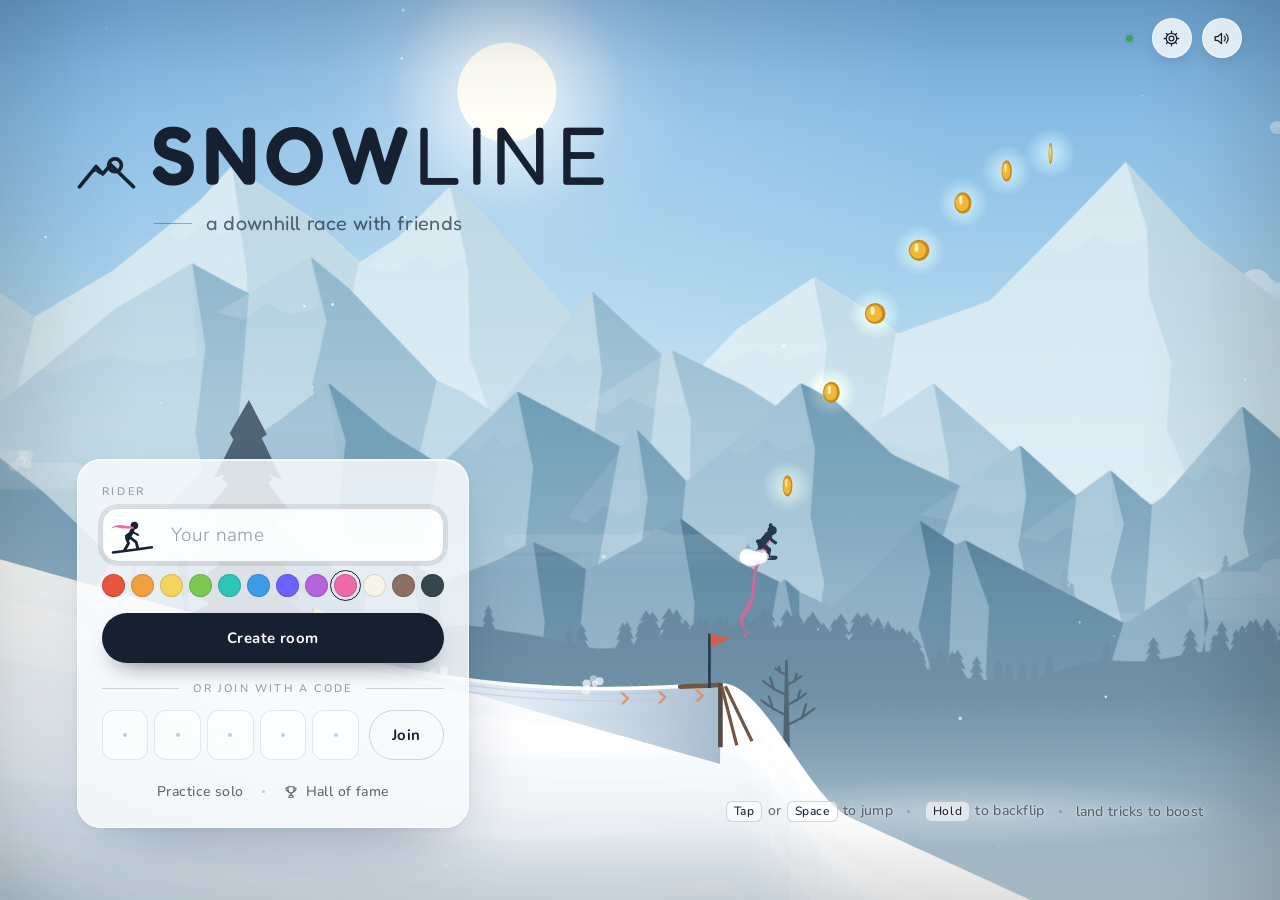
==== commit e08c5a00: "Weighted flips, bunting speed, party flow, performance and a new UI - Flips have inertia: torque win" ====
--- a/index.html
+++ b/index.html
@@ -3,21 +3,113 @@
   <head>
     <meta charset="utf-8" />
     <meta name="viewport" content="width=device-width, initial-scale=1, viewport-fit=cover, user-scalable=no" />
-    <title>Snowline</title>
-    <meta name="description" content="A downhill snowboard race with friends. Share a code, pick a scarf, race down the mountain — in your browser." />
+    <title>Snowline · a downhill race with friends</title>
+    <meta name="description" content="A downhill snowboard race you play with friends in the browser. Share a room code and race down the same mountain." />
     <meta name="theme-color" content="#cfe0ec" />
+    <meta name="color-scheme" content="light dark" />
+    <meta name="mobile-web-app-capable" content="yes" />
     <meta name="apple-mobile-web-app-capable" content="yes" />
+    <meta name="apple-mobile-web-app-title" content="Snowline" />
     <meta name="apple-mobile-web-app-status-bar-style" content="black-translucent" />
-    <meta property="og:title" content="Snowline" />
-    <meta property="og:description" content="A downhill race with friends." />
-    <meta property="og:image" content="assets/og.png" />
+    <meta name="format-detection" content="telephone=no" />
+    <meta property="og:type" content="website" />
+    <meta property="og:site_name" content="Snowline" />
+    <meta property="og:title" content="Snowline · a downhill race with friends" />
+    <meta property="og:description" content="Share a room code and race your friends down the same mountain. You only need one button." />
+    <meta property="og:url" content="https://danidiaztech.github.io/snowline/" />
+    <meta property="og:image" content="https://danidiaztech.github.io/snowline/assets/og.png" />
+    <meta property="og:image:width" content="1200" />
+    <meta property="og:image:height" content="630" />
+    <meta property="og:image:alt" content="A snowboarder with a red scarf riding down a snowy mountain at sunset" />
+    <meta name="twitter:card" content="summary_large_image" />
+    <meta name="twitter:title" content="Snowline · a downhill race with friends" />
+    <meta name="twitter:description" content="Share a room code and race your friends down the same mountain." />
+    <meta name="twitter:image" content="https://danidiaztech.github.io/snowline/assets/og.png" />
     <link rel="icon" href="assets/icon.svg" type="image/svg+xml" />
+    <link rel="icon" href="assets/icon-192.png" type="image/png" sizes="192x192" />
+    <link rel="apple-touch-icon" href="assets/apple-touch-icon.png" />
+    <link rel="manifest" href="manifest.webmanifest" />
     <link rel="preconnect" href="https://fonts.googleapis.com" />
     <link rel="preconnect" href="https://fonts.gstatic.com" crossorigin />
-    <link href="https://fonts.googleapis.com/css2?family=Fraunces:ital,opsz,wght@0,9..144,300;0,9..144,400;1,9..144,300;1,9..144,400&family=Jost:wght@300;400;500&display=swap" rel="stylesheet" />
+    <!-- Fredoka (display) + Nunito (text, tabular numerals); weights trimmed to the ones style.css uses -->
+    <link rel="preload" as="style" href="https://fonts.googleapis.com/css2?family=Fredoka:wght@400;500;600&amp;family=Nunito:wght@400;500;700;800&amp;display=swap" />
+    <!-- not render-blocking: the boot screen paints at once, the faces swap in when they arrive -->
+    <link href="https://fonts.googleapis.com/css2?family=Fredoka:wght@400;500;600&amp;family=Nunito:wght@400;500;700;800&amp;display=swap" rel="stylesheet" media="print" onload="this.media='all'" />
+    <noscript><link href="https://fonts.googleapis.com/css2?family=Fredoka:wght@400;500;600&amp;family=Nunito:wght@400;500;700;800&amp;display=swap" rel="stylesheet" /></noscript>
     <link rel="stylesheet" href="style.css" />
+    <!-- The whole static import graph, fetched in parallel instead of one import level per round trip.
+         Keep in sync with src/ (snowline-tests/perf/load.mjs lists missing / stale entries). -->
+    <link rel="modulepreload" href="src/main.js" />
+    <link rel="modulepreload" href="src/core/Game.js" />
+    <link rel="modulepreload" href="src/contracts.js" />
+    <link rel="modulepreload" href="src/math/random.js" />
+    <link rel="modulepreload" href="src/world/Course.js" />
+    <link rel="modulepreload" href="src/math/perlin.js" />
+    <link rel="modulepreload" href="src/math/splines.js" />
+    <link rel="modulepreload" href="src/math/utils.js" />
+    <link rel="modulepreload" href="src/math/physics.js" />
+    <link rel="modulepreload" href="src/net/Room.js" />
+    <link rel="modulepreload" href="src/net/emitter.js" />
+    <link rel="modulepreload" href="src/net/clock.js" />
+    <link rel="modulepreload" href="src/net/Transport.js" />
+    <link rel="modulepreload" href="src/net/brokers.js" />
+    <link rel="modulepreload" href="src/store/WinnersStore.js" />
+    <link rel="modulepreload" href="src/core/Race.js" />
+    <link rel="modulepreload" href="src/sim/RiderSim.js" />
+    <link rel="modulepreload" href="src/sim/simConfig.js" />
+    <link rel="modulepreload" href="src/sim/Bot.js" />
+    <link rel="modulepreload" href="src/sim/netState.js" />
+    <link rel="modulepreload" href="src/core/Ghost.js" />
+    <link rel="modulepreload" href="src/render/Renderer.js" />
+    <link rel="modulepreload" href="src/render/DayCycle.js" />
+    <link rel="modulepreload" href="src/render/color.js" />
+    <link rel="modulepreload" href="src/render/Camera.js" />
+    <link rel="modulepreload" href="src/render/TerrainRenderer.js" />
+    <link rel="modulepreload" href="src/render/canvas.js" />
+    <link rel="modulepreload" href="src/render/Sky.js" />
+    <link rel="modulepreload" href="src/render/Parallax.js" />
+    <link rel="modulepreload" href="src/render/DecorRenderer.js" />
+    <link rel="modulepreload" href="src/render/FeatureRenderer.js" />
+    <link rel="modulepreload" href="src/render/RiderRenderer.js" />
+    <link rel="modulepreload" href="src/render/Particles.js" />
+    <link rel="modulepreload" href="src/render/Weather.js" />
+    <link rel="modulepreload" href="src/render/Effects.js" />
+    <link rel="modulepreload" href="src/audio/AudioEngine.js" />
+    <link rel="modulepreload" href="src/audio/dsp.js" />
+    <link rel="modulepreload" href="src/audio/Music.js" />
+    <link rel="modulepreload" href="src/audio/Layers.js" />
+    <link rel="modulepreload" href="src/audio/Sfx.js" />
+    <link rel="modulepreload" href="src/audio/Voices.js" />
+    <link rel="modulepreload" href="src/ui/UI.js" />
+    <link rel="modulepreload" href="src/ui/dom.js" />
+    <link rel="modulepreload" href="src/ui/icons.js" />
+    <link rel="modulepreload" href="src/ui/HomeView.js" />
+    <link rel="modulepreload" href="src/ui/LobbyView.js" />
+    <link rel="modulepreload" href="src/ui/format.js" />
+    <link rel="modulepreload" href="src/ui/qr.js" />
+    <link rel="modulepreload" href="src/ui/HudView.js" />
+    <link rel="modulepreload" href="src/ui/ResultsView.js" />
+    <link rel="modulepreload" href="src/ui/FameModal.js" />
+    <link rel="modulepreload" href="src/ui/InputSurface.js" />
+    <link rel="modulepreload" href="src/ui/SettingsModal.js" />
+    <link rel="modulepreload" href="src/ui/Modal.js" />
+    <link rel="modulepreload" href="src/ui/Onboarding.js" />
+    <link rel="modulepreload" href="src/ui/ConfirmModal.js" />
+    <!-- Boot screen: painted on the first frame, removed by main.js when the game is ready. -->
+    <style>
+      #boot { position: fixed; inset: 0; z-index: 50; display: grid; place-content: center; justify-items: center; gap: 22px;
+        background: linear-gradient(#a9c4dc, #e7d6cb 70%, #f4e4d6); color: #172031; font: 700 13px/1 'Nunito', 'Avenir Next', system-ui, sans-serif;
+        letter-spacing: 0.24em; text-transform: uppercase; transition: opacity 0.5s; }
+      #boot b { font: 600 clamp(34px, 8vw, 72px)/1 'Fredoka', 'Nunito', system-ui, sans-serif; letter-spacing: 0.1em; margin-right: -0.1em; }
+      #boot i { position: relative; width: 120px; height: 2px; overflow: hidden; border-radius: 1px; background: rgba(23, 32, 49, 0.12); }
+      #boot i::after { content: ''; position: absolute; inset: 0; width: 40%; background: #172031; animation: boot 1.2s cubic-bezier(0.6, 0, 0.4, 1) infinite; }
+      @keyframes boot { from { transform: translateX(-100%); } to { transform: translateX(250%); } }
+      @media (prefers-reduced-motion: reduce) { #boot i::after { animation-duration: 3s; } }
+    </style>
   </head>
   <body>
+    <div id="boot" aria-live="polite"><b>Snowline</b><i></i><span>Loading the mountain</span></div>
+
     <!-- p5.js world canvas (full viewport, behind everything) -->
     <div id="stage" aria-hidden="true"></div>
 
@@ -26,8 +118,9 @@
 
     <noscript>Snowline needs JavaScript to run.</noscript>
 
-    <!-- Libraries (vendored, so the game also works offline) -->
-    <script src="lib/p5.min.js"></script>
+    <!-- Libraries (vendored, so the game also works offline). defer: does not block the first paint,
+         still runs before the module below (document order). -->
+    <script defer src="lib/p5.min.js"></script>
     <script type="module" src="src/main.js"></script>
   </body>
 </html>
--- a/style.css
+++ b/style.css
@@ -85,7 +85,7 @@
   --hud-faint: rgba(246, 243, 236, 0.22);
   --hud-halo: 0 0 16px rgba(5, 10, 25, 0.55), 0 0 2px rgba(5, 10, 25, 0.6);
   --hud-accent: #ffc27a;
-  --hud-scrim: rgba(8, 12, 32, 0.5);
+  --hud-scrim: rgba(8, 12, 32, 0.2);
   color-scheme: dark;
 }
 
@@ -1736,7 +1736,7 @@
   position: absolute;
   z-index: -1;
   inset: -70px -110px -50px -80px;
-  background: radial-gradient(closest-side, var(--hud-scrim), transparent);
+  background: radial-gradient(closest-side, var(--hud-scrim), var(--hud-scrim) 20%, transparent);
   pointer-events: none;
 }
 .hud__meter {
@@ -2305,6 +2305,7 @@
   inset: 0;
   z-index: 10;
   display: grid;
+  grid-template-rows: minmax(0, 1fr);
   place-items: center;
   padding: calc(var(--safe-t) + 20px) calc(var(--safe-r) + 16px) calc(var(--safe-b) + 20px) calc(var(--safe-l) + 16px);
   pointer-events: auto;
@@ -2339,6 +2340,7 @@
 }
 .modal__head {
   display: flex;
+  flex: none;
   align-items: flex-start;
   justify-content: space-between;
   gap: 16px;
@@ -2356,6 +2358,7 @@
 
 .tabs {
   display: flex;
+  flex: none; /* a scrollable flex item may shrink to nothing: keep the tabs whole on short screens */
   gap: 4px;
   margin: 18px 0 8px;
   padding-bottom: 10px;
@@ -3062,6 +3065,606 @@
 @keyframes shimmer {
   from { background-position: 200% 0; }
   to { background-position: -200% 0; }
+}
+
+/* --------------------------------------------------------------------------
+   PERFORMANCE: no backdrop-filter while racing.
+   A blurred element over a full-screen canvas that changes every frame makes the
+   compositor re-blur that region every frame (measured: ~2x GPU-process time on the
+   race screen for one 40 px button). Racing uses solid translucent fills instead.
+   -------------------------------------------------------------------------- */
+
+:root[data-screen='race'] .icon-btn--glass,
+:root[data-screen='race'] .conn,
+:root[data-screen='race'] .announce__pill,
+:root[data-screen='race'] .toast,
+:root[data-screen='race'] .glass,
+:root[data-screen='race'] .modal__scrim {
+  -webkit-backdrop-filter: none;
+  backdrop-filter: none;
+}
+:root[data-screen='race'] .icon-btn--glass,
+:root[data-screen='race'] .announce__pill {
+  background: rgba(255, 255, 255, 0.72);
+}
+:root[data-screen='race'] .glass {
+  background: var(--glass-strong);
+}
+:root[data-screen='race'] .modal__panel {
+  background: rgba(246, 248, 251, 0.95);
+}
+:root[data-screen='race'][data-tone='night'] .modal__panel {
+  background: rgba(18, 23, 40, 0.95);
+}
+:root[data-screen='race'] .modal__scrim {
+  background: rgba(22, 30, 48, 0.4);
+}
+:root[data-screen='race'][data-tone='night'] .icon-btn--glass,
+:root[data-screen='race'][data-tone='night'] .announce__pill {
+  background: rgba(16, 21, 38, 0.72);
+}
+/* Elements that sit still while the scene animates: keep them on their own layer. */
+.hud-time,
+.hud-speed b {
+  contain: layout paint;
+}
+
+/* --------------------------------------------------------------------------
+   Corner chrome additions: settings gear, fullscreen
+   -------------------------------------------------------------------------- */
+
+.chrome .icon-btn--glass .icon {
+  width: 19px;
+  height: 19px;
+}
+[data-testid='open-settings'] .icon {
+  transition: transform 0.6s var(--ease);
+}
+[data-testid='open-settings']:hover .icon {
+  transform: rotate(60deg);
+}
+:root[data-screen='race'] .chrome {
+  gap: 8px;
+}
+
+/* notice toasts (not errors) */
+.toast--info .toast__dot,
+.toast--good .toast__dot {
+  background: #7fd0a0;
+  box-shadow: 0 0 0 4px rgba(127, 208, 160, 0.2);
+}
+.toast--info .toast__dot {
+  background: #9ccfff;
+  box-shadow: 0 0 0 4px rgba(156, 207, 255, 0.2);
+}
+.toast--warn .toast__dot {
+  background: var(--gold);
+  box-shadow: 0 0 0 4px rgba(230, 184, 74, 0.22);
+}
+
+/* --------------------------------------------------------------------------
+   SETTINGS dialog
+   -------------------------------------------------------------------------- */
+
+.prefs {
+  width: min(460px, 100%);
+}
+.prefs__body {
+  margin-top: 10px;
+}
+.prefs__group {
+  padding: 16px 0;
+  border-top: 1px solid var(--hair);
+}
+.prefs__group:first-child {
+  border-top: 0;
+  padding-top: 8px;
+}
+.prefs__group .section-title {
+  margin-bottom: 12px;
+}
+.prefs__note {
+  margin: 10px 2px 0;
+  font-size: 13px;
+  line-height: 1.4;
+  color: var(--ink-3);
+}
+.prefs__row {
+  display: grid;
+  grid-template-columns: 1fr auto;
+  align-items: center;
+  gap: 14px;
+  min-height: 44px;
+}
+.prefs__row + .prefs__row {
+  margin-top: 6px;
+}
+.prefs__row--volume {
+  grid-template-columns: 76px 1fr 34px;
+}
+.prefs__label {
+  display: flex;
+  flex-direction: column;
+  gap: 2px;
+  font-size: 15px;
+  color: var(--ink);
+}
+.prefs__label small {
+  font-size: 12px;
+  letter-spacing: 0.02em;
+  color: var(--ink-3);
+}
+.prefs__row--volume .prefs__label {
+  font-size: 13px;
+  letter-spacing: 0.04em;
+  color: var(--ink-2);
+}
+.prefs__value {
+  font-size: 13px;
+  font-variant-numeric: tabular-nums;
+  text-align: right;
+  color: var(--ink-2);
+}
+.prefs__foot {
+  display: flex;
+  justify-content: center;
+  padding: 12px 0 4px;
+  border-top: 1px solid var(--hair);
+}
+
+.switch {
+  position: relative;
+  width: 50px;
+  height: 30px;
+  padding: 0;
+  border: 0;
+  border-radius: 999px;
+  background: var(--hair-2);
+  cursor: pointer;
+  transition: background-color 0.25s;
+}
+.switch__knob {
+  position: absolute;
+  top: 3px;
+  left: 3px;
+  width: 24px;
+  height: 24px;
+  border-radius: 50%;
+  background: #fff;
+  box-shadow: 0 2px 6px -1px rgba(10, 20, 40, 0.35);
+  transition: transform 0.3s var(--spring);
+}
+.switch[aria-checked='true'] {
+  background: var(--primary);
+}
+.switch[aria-checked='true'] .switch__knob {
+  transform: translateX(20px);
+}
+:root[data-tone='night'] .switch[aria-checked='true'] .switch__knob {
+  background: var(--on-primary);
+}
+
+.range {
+  width: 100%;
+  height: 30px;
+  margin: 0;
+  background: transparent;
+  -webkit-appearance: none;
+  appearance: none;
+  cursor: pointer;
+}
+.range::-webkit-slider-runnable-track {
+  height: 4px;
+  border-radius: 2px;
+  background: var(--hair-2);
+}
+.range::-moz-range-track {
+  height: 4px;
+  border-radius: 2px;
+  background: var(--hair-2);
+}
+.range::-webkit-slider-thumb {
+  -webkit-appearance: none;
+  width: 22px;
+  height: 22px;
+  margin-top: -9px;
+  border: 0;
+  border-radius: 50%;
+  background: var(--primary);
+  box-shadow: 0 2px 8px -2px rgba(10, 20, 40, 0.45);
+}
+.range::-moz-range-thumb {
+  width: 22px;
+  height: 22px;
+  border: 0;
+  border-radius: 50%;
+  background: var(--primary);
+}
+.range:disabled {
+  opacity: 0.4;
+  cursor: default;
+}
+
+/* --------------------------------------------------------------------------
+   HOW-TO (first run) and CONFIRM dialogs
+   -------------------------------------------------------------------------- */
+
+.howto-panel {
+  width: min(440px, 100%);
+  padding: 26px 26px 18px;
+}
+.howto-panel .modal__title {
+  font-size: 32px;
+}
+.howto__sub {
+  margin: 8px 0 0;
+  font-size: 14px;
+  color: var(--ink-3);
+}
+.howto__body {
+  flex: 0 1 auto;
+}
+.howto {
+  margin: 18px 0 20px;
+  padding: 0;
+  list-style: none;
+}
+.howto__row {
+  display: grid;
+  grid-template-columns: 40px 1fr;
+  grid-template-areas: 'icon what' 'icon text';
+  column-gap: 14px;
+  align-items: center;
+  padding: 10px 0;
+  border-top: 1px solid var(--hair);
+  animation: howto-in 0.5s var(--ease) both;
+  animation-delay: calc(80ms * var(--i, 0) + 120ms);
+}
+.howto__row:first-child {
+  border-top: 0;
+}
+.howto__icon {
+  grid-area: icon;
+  display: grid;
+  place-items: center;
+  width: 40px;
+  height: 40px;
+  border-radius: 50%;
+  background: var(--field);
+  border: 1px solid var(--hair);
+  color: var(--ink);
+}
+.howto__what {
+  grid-area: what;
+  font-size: 15px;
+  color: var(--ink);
+}
+.howto__what b {
+  font-weight: 500;
+}
+.howto__or {
+  font-size: 13px;
+  color: var(--ink-3);
+}
+.howto__text {
+  grid-area: text;
+  font-size: 13px;
+  line-height: 1.35;
+  color: var(--ink-2);
+}
+.howto__actions {
+  display: flex;
+  flex-direction: column;
+  align-items: center;
+  gap: 4px;
+}
+/* short landscape phones: two columns, smaller title, everything on one screen */
+@media (max-height: 520px) and (min-width: 601px) {
+  .howto-panel {
+    width: min(720px, 100%);
+    padding: 18px 22px 12px;
+  }
+  .howto-panel .modal__title {
+    font-size: 24px;
+  }
+  .howto__sub {
+    margin-top: 4px;
+    font-size: 13px;
+  }
+  .howto {
+    display: grid;
+    grid-template-columns: 1fr 1fr;
+    column-gap: 22px;
+    margin: 10px 0 12px;
+  }
+  .howto__row {
+    padding: 8px 0;
+  }
+  .howto__row:nth-child(2) {
+    border-top: 0;
+  }
+  .howto__actions {
+    flex-direction: row-reverse;
+    justify-content: space-between;
+  }
+  .howto__actions .btn--block {
+    width: auto;
+    min-width: 220px;
+    height: 44px;
+  }
+  .prefs {
+    width: min(760px, 100%);
+    padding: 16px 22px 8px;
+  }
+  .prefs .modal__title {
+    font-size: 26px;
+  }
+  .prefs__body {
+    display: grid;
+    grid-template-columns: 1fr 1fr;
+    column-gap: 28px;
+    margin-top: 4px;
+  }
+  .prefs__group {
+    padding: 8px 0;
+  }
+  .prefs__group:nth-child(2) {
+    grid-row: span 2;
+    border-top: 0;
+    padding-top: 8px;
+  }
+  .prefs__group .section-title {
+    margin-bottom: 8px;
+  }
+  .prefs__foot {
+    grid-column: 1 / -1;
+    padding: 4px 0 0;
+  }
+}
+@keyframes howto-in {
+  from { opacity: 0; transform: translateY(8px); }
+  to { opacity: 1; transform: none; }
+}
+
+.confirm {
+  width: min(400px, 100%);
+  padding: 24px;
+}
+.confirm .modal__title {
+  font-size: 28px;
+}
+.confirm__body {
+  margin: 10px 0 0;
+  font-size: 14px;
+  line-height: 1.45;
+  color: var(--ink-2);
+}
+.confirm__actions {
+  display: flex;
+  justify-content: flex-end;
+  gap: 10px;
+  margin-top: 22px;
+}
+.confirm__actions .btn {
+  height: 44px;
+  padding: 0 20px;
+}
+
+/* --------------------------------------------------------------------------
+   HOME: rejoin after a refresh
+   -------------------------------------------------------------------------- */
+
+.rejoin {
+  display: flex;
+  flex-direction: column;
+  gap: 10px;
+  padding-bottom: 16px;
+  border-bottom: 1px solid var(--hair);
+}
+.rejoin__head {
+  display: flex;
+  align-items: baseline;
+  justify-content: space-between;
+  margin: 0;
+}
+.rejoin__code {
+  font-size: 13px;
+  letter-spacing: 0.08em;
+  color: var(--ink-2);
+}
+.home--invite .home__card.has-rejoin {
+  grid-template-areas: 'rejoin' 'name' 'swatches' 'join' 'divider' 'create' 'secondary';
+}
+.home--invite .rejoin {
+  grid-area: rejoin;
+}
+/* the rejoin button already joins that room: no second code field */
+.home__card.has-rejoin .join {
+  display: none;
+}
+
+/* --------------------------------------------------------------------------
+   LOBBY: race in progress (joined mid-race)
+   -------------------------------------------------------------------------- */
+
+.live {
+  margin-top: 20px;
+  padding: 16px 16px 10px;
+  border-radius: var(--r-md);
+  background: var(--field);
+  border: 1px solid var(--hair);
+}
+.live .section-head {
+  flex-wrap: wrap;
+  row-gap: 2px;
+  margin-bottom: 8px;
+}
+.live .section-head > * {
+  white-space: nowrap;
+}
+.live .section-title {
+  display: inline-flex;
+  align-items: center;
+  gap: 8px;
+}
+.live__dot {
+  width: 7px;
+  height: 7px;
+  border-radius: 50%;
+  background: var(--bad);
+  box-shadow: 0 0 0 3px rgba(217, 80, 59, 0.18);
+  animation: pulse 1.4s ease-in-out infinite;
+}
+.live__list {
+  margin: 0;
+  padding: 0;
+  list-style: none;
+}
+.live__row {
+  display: grid;
+  grid-template-columns: 22px minmax(0, 7.5em) 1fr 4.5em;
+  align-items: center;
+  gap: 10px;
+  min-height: 34px;
+}
+.live__name {
+  overflow: hidden;
+  font-size: 14px;
+  text-overflow: ellipsis;
+  white-space: nowrap;
+}
+.live__bar {
+  position: relative;
+  height: 4px;
+  border-radius: 2px;
+  background: var(--hair);
+  overflow: hidden;
+}
+.live__fill {
+  position: absolute;
+  inset: 0;
+  background: var(--c);
+  transform-origin: left center;
+  transform: scaleX(0);
+  transition: transform 0.3s linear;
+}
+.live__meta {
+  font-size: 12px;
+  font-variant-numeric: tabular-nums;
+  text-align: right;
+  color: var(--ink-3);
+}
+.live__row.is-done .live__meta {
+  color: var(--ink);
+}
+
+/* --------------------------------------------------------------------------
+   Portrait phone: rotate hint (the game plays best in landscape)
+   -------------------------------------------------------------------------- */
+
+.rotate-hint {
+  position: fixed;
+  left: 50%;
+  bottom: calc(var(--safe-b) + 18px);
+  z-index: 6;
+  display: none;
+  align-items: center;
+  gap: 10px;
+  width: max-content;
+  max-width: calc(100vw - 32px);
+  padding: 10px 16px;
+  border-radius: 999px;
+  background: rgba(22, 28, 44, 0.86);
+  color: #f6f3ec;
+  font-size: 13px;
+  letter-spacing: 0.02em;
+  line-height: 1.3;
+  transform: translateX(-50%);
+  pointer-events: none;
+  box-shadow: 0 18px 40px -18px rgba(0, 0, 0, 0.5);
+}
+.rotate-hint .icon {
+  flex: none;
+  animation: tilt 2.4s var(--ease) infinite;
+}
+@media (orientation: portrait) and (pointer: coarse) and (max-width: 600px) {
+  :root[data-screen='race'] .rotate-hint {
+    display: flex;
+  }
+  /* racing: in the empty snow below the rider, and it fades away after a few seconds */
+  :root[data-screen='race'] .rotate-hint {
+    bottom: 34%;
+    animation: rotate-hint-out 0.6s 7s var(--ease-in) forwards;
+  }
+}
+:root[data-modal] .rotate-hint {
+  display: none !important;
+}
+@keyframes rotate-hint-out {
+  to { opacity: 0; visibility: hidden; }
+}
+@keyframes tilt {
+  0%, 30% { transform: none; }
+  55%, 85% { transform: rotate(-90deg); }
+  100% { transform: none; }
+}
+
+/* debug corner (?fps=1) */
+.fps-corner {
+  position: fixed;
+  right: calc(var(--safe-r) + 8px);
+  bottom: calc(var(--safe-b) + 6px);
+  z-index: 30;
+  padding: 3px 7px;
+  border-radius: 6px;
+  background: rgba(10, 14, 26, 0.6);
+  color: #e9f0f7;
+  font: 11px/1.3 ui-monospace, SFMono-Regular, Menlo, monospace;
+  pointer-events: none;
+}
+
+/* --------------------------------------------------------------------------
+   Reduce effects (settings) — same treatment as the system preference.
+   -------------------------------------------------------------------------- */
+
+:root[data-reduce-fx] *,
+:root[data-reduce-fx] *::before,
+:root[data-reduce-fx] *::after {
+  transition-duration: 0.01ms !important;
+}
+:root[data-reduce-fx] .wordmark span,
+:root[data-reduce-fx] .podium__block,
+:root[data-reduce-fx] .podium__rider,
+:root[data-reduce-fx] .fame__row,
+:root[data-reduce-fx] .player.is-new,
+:root[data-reduce-fx] .rider__scarf,
+:root[data-reduce-fx] .finished__card,
+:root[data-reduce-fx] .combo.pop .combo__pts,
+:root[data-reduce-fx] .gauge.is-surge,
+:root[data-reduce-fx] .ring.is-on,
+:root[data-reduce-fx] .shake,
+:root[data-reduce-fx] .howto__row,
+:root[data-reduce-fx] .rotate-hint .icon,
+:root[data-reduce-fx] .live__dot,
+:root[data-reduce-fx] .dots i,
+:root[data-reduce-fx] .cd__ring {
+  animation: none !important;
+}
+:root[data-reduce-fx] .screen .reveal {
+  transform: none;
+}
+:root[data-reduce-fx] .trick > * {
+  animation-name: fade-hold !important;
+}
+:root[data-reduce-fx] .cd,
+:root[data-reduce-fx] .announce__pill,
+:root[data-reduce-fx] .toast {
+  animation-name: fade-in !important;
+}
+:root[data-reduce-fx] .cd.is-out,
+:root[data-reduce-fx] .announce__pill.is-out,
+:root[data-reduce-fx] .toast.is-out {
+  animation-name: fade-out !important;
 }
 
 /* --------------------------------------------------------------------------
@@ -3089,6 +3692,8 @@
   .ring.is-on,
   .shake,
   .rider-preview.is-flutter .rider,
+  .howto__row,
+  .rotate-hint .icon,
   .dots i {
     animation: none !important;
   }
@@ -3137,3 +3742,837 @@
 @keyframes fade-out {
   to { opacity: 0; }
 }
+
+/* ==========================================================================
+   TYPE: Fredoka (display: wordmark, titles, big numerals) + Nunito (UI text
+   and every live number: Nunito's figures are tabular, Fredoka's are not, so
+   the timer and speed never jitter).
+   ========================================================================== */
+
+:root {
+  --f-ui: 'Nunito', 'Avenir Next', 'Segoe UI', system-ui, sans-serif;
+  --f-display: 'Fredoka', 'Nunito', 'Avenir Next', system-ui, sans-serif;
+  --f-serif: var(--f-display); /* older rules name the display face "serif" */
+}
+body {
+  font-weight: 500;
+}
+.eyebrow,
+.section-title {
+  font-weight: 700;
+  letter-spacing: 0.18em;
+}
+.btn {
+  font-weight: 700;
+  letter-spacing: 0.03em;
+}
+
+/* the display face has no italic: the old italic accents become plain Fredoka */
+.brand__tagline,
+.settings__note,
+.waiting,
+.combo__mult,
+.banked__mult,
+.trick__pts,
+.fame__empty p:first-of-type {
+  font-style: normal;
+}
+.brand__tagline {
+  font-weight: 400;
+  letter-spacing: 0.02em;
+}
+.settings__note,
+.waiting {
+  font-weight: 400;
+}
+.modal__title,
+.results__winner,
+.finished__place,
+.podium__place,
+.fame__rank {
+  font-weight: 500;
+  letter-spacing: 0;
+}
+.trick__label {
+  font-family: var(--f-display);
+  font-weight: 500;
+}
+.trick__pts,
+.banked__pts,
+.banked__mult,
+.combo__mult {
+  font-weight: 600;
+}
+.room-code {
+  font-family: var(--f-display);
+  font-weight: 500;
+}
+
+/* Wordmark: a lockup, the mountain glyph sitting on the cap line next to the name. */
+.brand {
+  display: grid;
+  grid-template-columns: auto auto;
+  grid-template-areas: 'emblem word' '. tag';
+  align-items: end;
+  column-gap: clamp(10px, 1.2vw, 18px);
+}
+.brand__emblem {
+  grid-area: emblem;
+  width: clamp(44px, 4.6vw, 72px);
+  margin: 0 0 0.12em;
+  stroke-width: 3;
+  opacity: 1;
+}
+.wordmark {
+  grid-area: word;
+  font-family: var(--f-display);
+  font-weight: 600;
+  font-size: clamp(44px, 6.4vw, 100px);
+  line-height: 0.9;
+}
+.wordmark span {
+  margin-right: 0.08em;
+}
+.wordmark span:nth-child(n) {
+  font-weight: 600;
+}
+.wordmark span:nth-child(n + 5) {
+  font-weight: 400;
+}
+.brand__tagline {
+  grid-area: tag;
+}
+
+/* ==========================================================================
+   RACE HUD WIDGETS
+   Flat, small and quiet. Solid translucent fills (no backdrop-filter while
+   racing); every per-frame change is a transform or text, never layout.
+   ========================================================================== */
+
+.hud {
+  --plate: rgba(255, 255, 255, 0.62);
+  --plate-edge: rgba(255, 255, 255, 0.85);
+  --plate-ink: #1d2a40;
+  --plate-soft: rgba(29, 42, 64, 0.55);
+  --tier: var(--plate-ink);
+  text-shadow: none;
+}
+:root[data-tone='night'] .hud {
+  --plate: rgba(14, 20, 38, 0.5);
+  --plate-edge: rgba(255, 255, 255, 0.14);
+  --plate-ink: #f4f1ea;
+  --plate-soft: rgba(244, 241, 234, 0.6);
+}
+
+/* time + position plaque */
+.plaque {
+  flex-direction: row;
+  align-items: center;
+  gap: 12px;
+  padding: 8px 14px 8px 10px;
+  border-radius: 16px;
+  background: var(--plate);
+  box-shadow: inset 0 0 0 1px var(--plate-edge), 0 6px 18px -12px rgba(10, 20, 40, 0.5);
+  color: var(--plate-ink);
+}
+.plaque__cell {
+  display: inline-flex;
+  align-items: center;
+  gap: 7px;
+}
+.plaque__icon {
+  width: 17px;
+  height: 17px;
+  stroke-width: 1.9;
+  opacity: 0.7;
+}
+.plaque__sep {
+  width: 1px;
+  align-self: stretch;
+  background: var(--plate-soft);
+  opacity: 0.35;
+}
+.hud-time {
+  font-family: var(--f-ui);
+  font-weight: 800;
+  font-size: clamp(20px, 1.9vw, 26px);
+  letter-spacing: 0.01em;
+}
+.hud-pos {
+  margin: 0;
+  align-items: baseline;
+  color: var(--plate-soft);
+  font-weight: 700;
+}
+.hud-pos b {
+  font-family: var(--f-ui);
+  font-weight: 800;
+  font-size: clamp(20px, 1.9vw, 26px);
+  color: var(--plate-ink);
+}
+
+/* progress track: rider pennants and a finish flag */
+.track__line {
+  height: 3px;
+  margin-top: -1.5px;
+  background: var(--hud-faint);
+}
+.track__fill {
+  height: 3px;
+  margin-top: -1.5px;
+  opacity: 0.6;
+  box-shadow: none;
+}
+.marker__dot {
+  top: 50%;
+  width: 9px;
+  height: 8px;
+  margin: -13px 0 0 0;
+  border-radius: 0;
+  background: var(--c);
+  clip-path: polygon(0 0, 100% 50%, 0 100%);
+  box-shadow: none;
+}
+.marker__dot::before {
+  content: none;
+}
+.marker::after {
+  /* the pennant's pole, standing on the track */
+  content: '';
+  position: absolute;
+  left: 0;
+  top: 50%;
+  width: 1.5px;
+  height: 13px;
+  margin: -13px 0 0 -0.5px;
+  border-radius: 1px;
+  background: var(--hud-ink);
+  opacity: 0.55;
+}
+:root[data-tone='night'] .marker__dot {
+  box-shadow: none;
+}
+.marker.is-local .marker__dot {
+  width: 13px;
+  height: 11px;
+  margin: -19px 0 0 0;
+  box-shadow: none;
+}
+.marker.is-local::after {
+  height: 19px;
+  margin-top: -19px;
+  width: 2px;
+  opacity: 0.9;
+}
+.marker.is-done .marker__dot {
+  opacity: 0.45;
+}
+.track__flag {
+  top: -16px;
+  right: -10px;
+  filter: none;
+}
+.track__flag .icon {
+  width: 18px;
+  height: 18px;
+  stroke-width: 1.8;
+}
+
+/* combo: trick chips + multiplier badge + points */
+.combo {
+  align-items: center;
+  gap: 8px;
+}
+.combo__tricks {
+  display: inline-flex;
+  gap: 5px;
+  letter-spacing: 0;
+}
+.combo__tricks .trick-chip {
+  padding: 4px 9px;
+  border-radius: 999px;
+  background: var(--plate);
+  box-shadow: inset 0 0 0 1px var(--plate-edge);
+  color: var(--plate-ink);
+  font-size: 11.5px;
+  font-weight: 800;
+  letter-spacing: 0.08em;
+  text-transform: uppercase;
+}
+.combo__mult {
+  display: inline-grid;
+  place-items: center;
+  min-width: 30px;
+  height: 30px;
+  padding: 0 6px;
+  border-radius: 999px;
+  background: var(--hud-accent);
+  color: #fff;
+  font-family: var(--f-display);
+  font-size: 16px;
+}
+:root[data-tone='night'] .combo__mult {
+  color: #1d2a40;
+}
+.combo__pts {
+  font-family: var(--f-ui);
+  font-weight: 800;
+  font-size: 24px;
+  color: var(--hud-ink);
+  text-shadow: var(--hud-halo);
+}
+
+/* bottom-left: speedometer + scarf ribbon */
+.hud__bl {
+  align-items: flex-end;
+  gap: 16px;
+}
+.hud__bl::before {
+  content: none;
+}
+.speedo {
+  position: relative;
+  display: grid;
+  justify-items: center;
+  width: clamp(104px, 9vw, 128px);
+  padding: 10px 10px 8px;
+  border-radius: 18px;
+  background: var(--plate);
+  box-shadow: inset 0 0 0 1px var(--plate-edge), 0 6px 18px -12px rgba(10, 20, 40, 0.5);
+  color: var(--plate-ink);
+}
+.speedo[data-level='1'] { --tier: var(--boost-1); }
+.speedo[data-level='2'] { --tier: var(--boost-2); }
+.speedo[data-level='3'] { --tier: var(--boost-3); }
+.speedo__svg {
+  width: 100%;
+  height: auto;
+  overflow: visible;
+}
+.speedo__track,
+.speedo__ticks {
+  fill: none;
+  stroke-linecap: round;
+}
+.speedo__track {
+  stroke: var(--plate-soft);
+  stroke-width: 1.5;
+  opacity: 0.35;
+}
+.speedo__ticks {
+  stroke: var(--plate-ink);
+  stroke-width: 5;
+  stroke-linecap: butt;
+  stroke-dasharray: 2 6.58;
+  opacity: 0.22;
+}
+.speedo__dot {
+  transform-box: view-box;
+  transform-origin: 50px 50px;
+  transform: rotate(-90deg);
+  transition: transform 0.12s linear;
+}
+.speedo__dot circle {
+  fill: var(--tier);
+  stroke: var(--plate);
+  stroke-width: 2;
+  transition: fill 0.3s;
+}
+.speedo:not([data-level='0']) .speedo__dot circle {
+  filter: drop-shadow(0 0 4px var(--tier));
+}
+.speedo .hud-speed {
+  position: absolute;
+  left: 0;
+  right: 0;
+  bottom: 9px;
+  flex-direction: column;
+  align-items: center;
+  gap: 1px;
+}
+.speedo .hud-speed b {
+  min-width: 0;
+  font-family: var(--f-ui);
+  font-weight: 800;
+  font-size: clamp(22px, 2vw, 28px);
+  line-height: 1;
+}
+.speedo .hud-speed small {
+  font-size: 9.5px;
+  font-weight: 800;
+  letter-spacing: 0.16em;
+  color: var(--plate-soft);
+}
+
+.hud__meter {
+  gap: 6px;
+  padding-bottom: 4px;
+}
+.gauge-label {
+  display: flex;
+  align-items: baseline;
+  gap: 10px;
+  font-size: 10.5px;
+  font-weight: 800;
+  letter-spacing: 0.18em;
+  text-transform: uppercase;
+  color: var(--hud-soft);
+  text-shadow: var(--hud-halo);
+}
+.gauge {
+  width: clamp(120px, 12vw, 170px);
+  height: 20px;
+  background: none;
+  border-radius: 0;
+}
+.ribbon {
+  display: block;
+  width: 100%;
+  height: 100%;
+  overflow: visible;
+}
+.ribbon__bg {
+  fill: var(--plate);
+}
+.ribbon__edge {
+  fill: none;
+  stroke: var(--plate-edge);
+  stroke-width: 0.8;
+  vector-effect: non-scaling-stroke;
+}
+.gauge__fill {
+  transform-box: fill-box;
+  transform-origin: left center;
+  fill: var(--scarf, #e8553d);
+  opacity: 1;
+  background: none;
+  transition: transform 0.25s linear, fill 0.4s;
+}
+.gauge:not([data-level='0']):not([data-level='']) .gauge__fill {
+  fill: var(--glow);
+  box-shadow: none;
+}
+.gauge:not([data-level='0']):not([data-level='']) .ribbon {
+  filter: drop-shadow(0 0 5px var(--glow));
+}
+.gauge__boost {
+  bottom: -6px;
+  height: 2px;
+  border-radius: 1px;
+}
+.gauge__tag {
+  font-size: 10.5px;
+  letter-spacing: 0.18em;
+}
+.rings {
+  margin-top: 4px;
+}
+.ring {
+  width: 34px;
+  height: 34px;
+  border-radius: 50%;
+  background: var(--plate);
+}
+.ring__bg,
+.ring__arc {
+  stroke-width: 2.4;
+}
+.ring__icon {
+  filter: none;
+  color: var(--plate-ink);
+}
+
+/* countdown: heavier numerals with a soft bounce (transform + opacity only) */
+.cd__num {
+  font-family: var(--f-display);
+  font-weight: 600;
+  text-shadow: 0 6px 30px rgba(255, 255, 255, 0.35), var(--hud-halo);
+}
+.cd--go .cd__num {
+  font-family: var(--f-display);
+  font-weight: 600;
+  letter-spacing: 0.08em;
+  margin-right: -0.08em;
+}
+.cd {
+  animation: cd-bounce 0.62s var(--spring) both;
+}
+.cd.is-out {
+  animation: cd-drop 0.4s var(--ease-in) both;
+}
+@keyframes cd-bounce {
+  0% { opacity: 0; transform: translateY(-14%) scale(0.7); }
+  55% { opacity: 1; transform: translateY(3%) scale(1.06); }
+  100% { opacity: 1; transform: none; }
+}
+@keyframes cd-drop {
+  to { opacity: 0; transform: translateY(10%) scale(0.86); }
+}
+
+/* phones */
+@media (max-width: 600px), (max-height: 520px) {
+  .plaque {
+    gap: 9px;
+    padding: 6px 11px 6px 8px;
+    border-radius: 13px;
+  }
+  .plaque__icon {
+    width: 14px;
+    height: 14px;
+  }
+  .hud-time,
+  .hud-pos b {
+    font-size: 18px;
+  }
+  .speedo {
+    width: 92px;
+    padding: 8px 8px 6px;
+    border-radius: 15px;
+  }
+  .speedo .hud-speed {
+    bottom: 6px;
+  }
+  .speedo .hud-speed b {
+    font-size: 18px;
+  }
+  .speedo .hud-speed small {
+    font-size: 8.5px;
+  }
+  .gauge {
+    width: 112px;
+    height: 16px;
+  }
+  .hud__bl {
+    gap: 12px;
+  }
+}
+@media (max-width: 600px) {
+  /* portrait: time + position stay on one row, the track drops below them */
+  .plaque .plaque__cell:last-child .plaque__icon {
+    display: none;
+  }
+}
+
+/* Neither face ships an italic: never fake one (the old italic accents render upright). */
+html {
+  font-synthesis-style: none;
+  font-synthesis: weight;
+}
+
+/* --------------------------------------------------------------------------
+   No frosted glass anywhere but the dialog scrim (over a frozen scene).
+   Blurring a region over a canvas that redraws every frame costs the GPU
+   ~25-35% more on the home and lobby screens (snowline-tests/perf/css.mjs).
+   Panels are flat, slightly translucent fills tinted like the scene instead.
+   -------------------------------------------------------------------------- */
+.glass,
+.icon-btn--glass,
+.btn--back,
+.conn,
+.toast,
+.announce__pill,
+.podium__block,
+.lobby__cta {
+  -webkit-backdrop-filter: none !important;
+  backdrop-filter: none !important;
+}
+:root {
+  --glass: rgba(247, 249, 252, 0.84);
+  --glass-strong: rgba(250, 251, 253, 0.94);
+}
+:root[data-tone='night'] {
+  --glass: rgba(20, 27, 48, 0.82);
+  --glass-strong: rgba(18, 24, 43, 0.94);
+}
+
+/* ==========================================================================
+   PARTY FLOW: gaps line, status chips, crash labels, spectating, awards,
+   lobby colours and host tools
+   ========================================================================== */
+
+/* top-left: the plaque, and the nearest riders under it */
+.hud__tl {
+  flex-direction: column;
+  align-items: flex-start;
+  gap: 6px;
+}
+.hud__tl.plaque {
+  /* the plaque class moved to the inner element */
+  padding: 0;
+  background: none;
+  box-shadow: none;
+}
+.hud-gaps {
+  padding-left: 4px;
+  font-size: 12px;
+  font-weight: 800;
+  letter-spacing: 0.03em;
+  font-variant-numeric: tabular-nums;
+  color: var(--hud-ink);
+  text-shadow: var(--hud-halo);
+  white-space: nowrap;
+}
+.hud-gaps:empty {
+  display: none;
+}
+
+/* the top stack: track, combo row, status chips, announcements (each on its own row) */
+.hud__top {
+  display: flex;
+  flex-direction: column;
+  align-items: center;
+}
+.hud__top > .track {
+  align-self: stretch;
+}
+.hud-status {
+  display: flex;
+  flex-wrap: wrap;
+  justify-content: center;
+  gap: 6px;
+  min-height: 0;
+  margin-top: 2px;
+}
+.status-chip {
+  display: inline-flex;
+  align-items: center;
+  gap: 6px;
+  height: 26px;
+  padding: 0 11px 0 9px;
+  border-radius: 999px;
+  background: var(--plate);
+  box-shadow: inset 0 0 0 1px var(--plate-edge);
+  color: var(--plate-ink);
+  font-size: 12px;
+  font-weight: 800;
+  letter-spacing: 0.04em;
+  white-space: nowrap;
+  animation: chip-in 0.35s var(--spring) both;
+}
+.status-chip .icon {
+  width: 14px;
+  height: 14px;
+  stroke-width: 2;
+}
+.status-chip small {
+  font-size: 11px;
+  font-weight: 700;
+  color: var(--plate-soft);
+}
+.status-chip--wind {
+  color: #2f7fc1;
+}
+:root[data-tone='night'] .status-chip--wind {
+  color: #9ccfff;
+}
+.status-chip--closing {
+  font-variant-numeric: tabular-nums;
+}
+@keyframes chip-in {
+  from { opacity: 0; transform: translateY(-4px) scale(0.92); }
+  to { opacity: 1; transform: none; }
+}
+.hud__top .announce {
+  position: static;
+  margin-top: 8px;
+  width: max-content;
+  max-width: calc(100vw - 32px);
+}
+.hud__top .announce__pill {
+  font-weight: 700;
+}
+
+/* crash reason next to the rider */
+.trick--crash .trick__label {
+  padding: 5px 12px;
+  border-radius: 999px;
+  background: rgba(217, 80, 59, 0.92);
+  color: #fff;
+  font-family: var(--f-ui);
+  font-weight: 800;
+  font-size: 13px;
+  letter-spacing: 0.04em;
+  text-transform: none;
+  text-shadow: none;
+}
+
+/* spectating: the finish card becomes a corner chip */
+.finished.is-compact {
+  inset: auto calc(var(--safe-r) + clamp(16px, 3vw, 40px)) calc(var(--safe-b) + clamp(16px, 4vh, 36px)) auto;
+  padding: 0;
+  place-items: end;
+}
+.finished.is-compact .finished__card {
+  min-width: 0;
+  flex-direction: row;
+  align-items: center;
+  gap: 10px;
+  padding: 8px 16px;
+  border-radius: 16px;
+  animation: none;
+}
+.finished.is-compact .finished__place {
+  font-size: 30px;
+}
+.finished.is-compact .finished__time {
+  font-size: 15px;
+}
+.finished.is-compact .waiting,
+.finished.is-compact .eyebrow {
+  display: none;
+}
+
+/* results: awards, your journey, guest hint */
+.awards {
+  display: flex;
+  flex-wrap: wrap;
+  gap: 8px;
+  margin: 14px 0 6px;
+}
+.awards[hidden] {
+  display: none;
+}
+.award {
+  display: inline-flex;
+  align-items: baseline;
+  gap: 7px;
+  padding: 6px 12px;
+  border-radius: 12px;
+  background: var(--glass);
+  box-shadow: inset 0 0 0 1px var(--glass-edge);
+  font-size: 13px;
+}
+.award__label {
+  font-size: 10.5px;
+  font-weight: 800;
+  letter-spacing: 0.14em;
+  text-transform: uppercase;
+  color: var(--ink-3);
+}
+.award__who {
+  display: inline-flex;
+  align-items: center;
+  gap: 5px;
+  font-weight: 700;
+}
+.award__dot {
+  width: 8px;
+  height: 8px;
+  border-radius: 50%;
+  background: var(--c);
+}
+.award__value {
+  color: var(--ink-2);
+  font-variant-numeric: tabular-nums;
+}
+.journey {
+  margin: 12px 2px 0;
+  font-size: 14px;
+  font-weight: 700;
+  color: var(--ink-2);
+}
+.results__hint {
+  margin: 12px 2px 0;
+  font-family: var(--f-display);
+  font-size: 16px;
+  color: var(--ink-2);
+}
+
+/* lobby: your scarf colour (taken ones locked) */
+.lobby__scarf {
+  display: grid;
+  grid-template-columns: 76px 1fr;
+  align-items: center;
+  gap: 12px;
+  margin-top: 14px;
+}
+.swatches--small {
+  margin: 0;
+  gap: 4px;
+}
+.swatches--small .swatch {
+  max-width: 22px;
+}
+.swatch.is-taken {
+  cursor: not-allowed;
+  opacity: 0.4;
+  transform: none;
+}
+.swatch.is-taken .swatch__lock {
+  position: absolute;
+  inset: 0;
+  border-radius: 50%;
+  background: linear-gradient(135deg, transparent 45%, var(--ink) 45%, var(--ink) 55%, transparent 55%);
+  opacity: 0.8;
+}
+
+/* lobby: host can remove a rider */
+.player__remove {
+  display: grid;
+  place-items: center;
+  flex: none;
+  width: 28px;
+  height: 28px;
+  margin-right: -4px;
+  padding: 0;
+  border: 0;
+  border-radius: 50%;
+  background: transparent;
+  color: var(--ink-3);
+  cursor: pointer;
+  pointer-events: auto;
+}
+.player__remove:hover {
+  background: var(--hair);
+  color: var(--bad);
+}
+.player__remove[hidden] {
+  display: none;
+}
+
+@media (max-width: 600px), (max-height: 520px) {
+  .status-chip {
+    height: 22px;
+    font-size: 11px;
+  }
+  .hud__top .announce {
+    margin-top: 4px;
+  }
+  .hud__top .announce__pill {
+    padding: 6px 14px 7px;
+    font-size: 13px;
+  }
+  .hud-gaps {
+    font-size: 11px;
+  }
+}
+.plaque {
+  display: flex;
+}
+.finished.is-compact .finished__place b {
+  font-size: 30px;
+  font-weight: 500;
+}
+.finished.is-compact .finished__place sup {
+  margin: 2px 0 0 2px;
+  font-size: 13px;
+}
+.finished.is-compact .finished__place {
+  margin: 0;
+}
+@media (max-height: 520px) {
+  .awards {
+    gap: 5px;
+    margin: 8px 0 2px;
+  }
+  .award {
+    gap: 5px;
+    padding: 3px 8px;
+    border-radius: 9px;
+    font-size: 11.5px;
+  }
+  .award__label {
+    font-size: 9px;
+    letter-spacing: 0.1em;
+  }
+}
